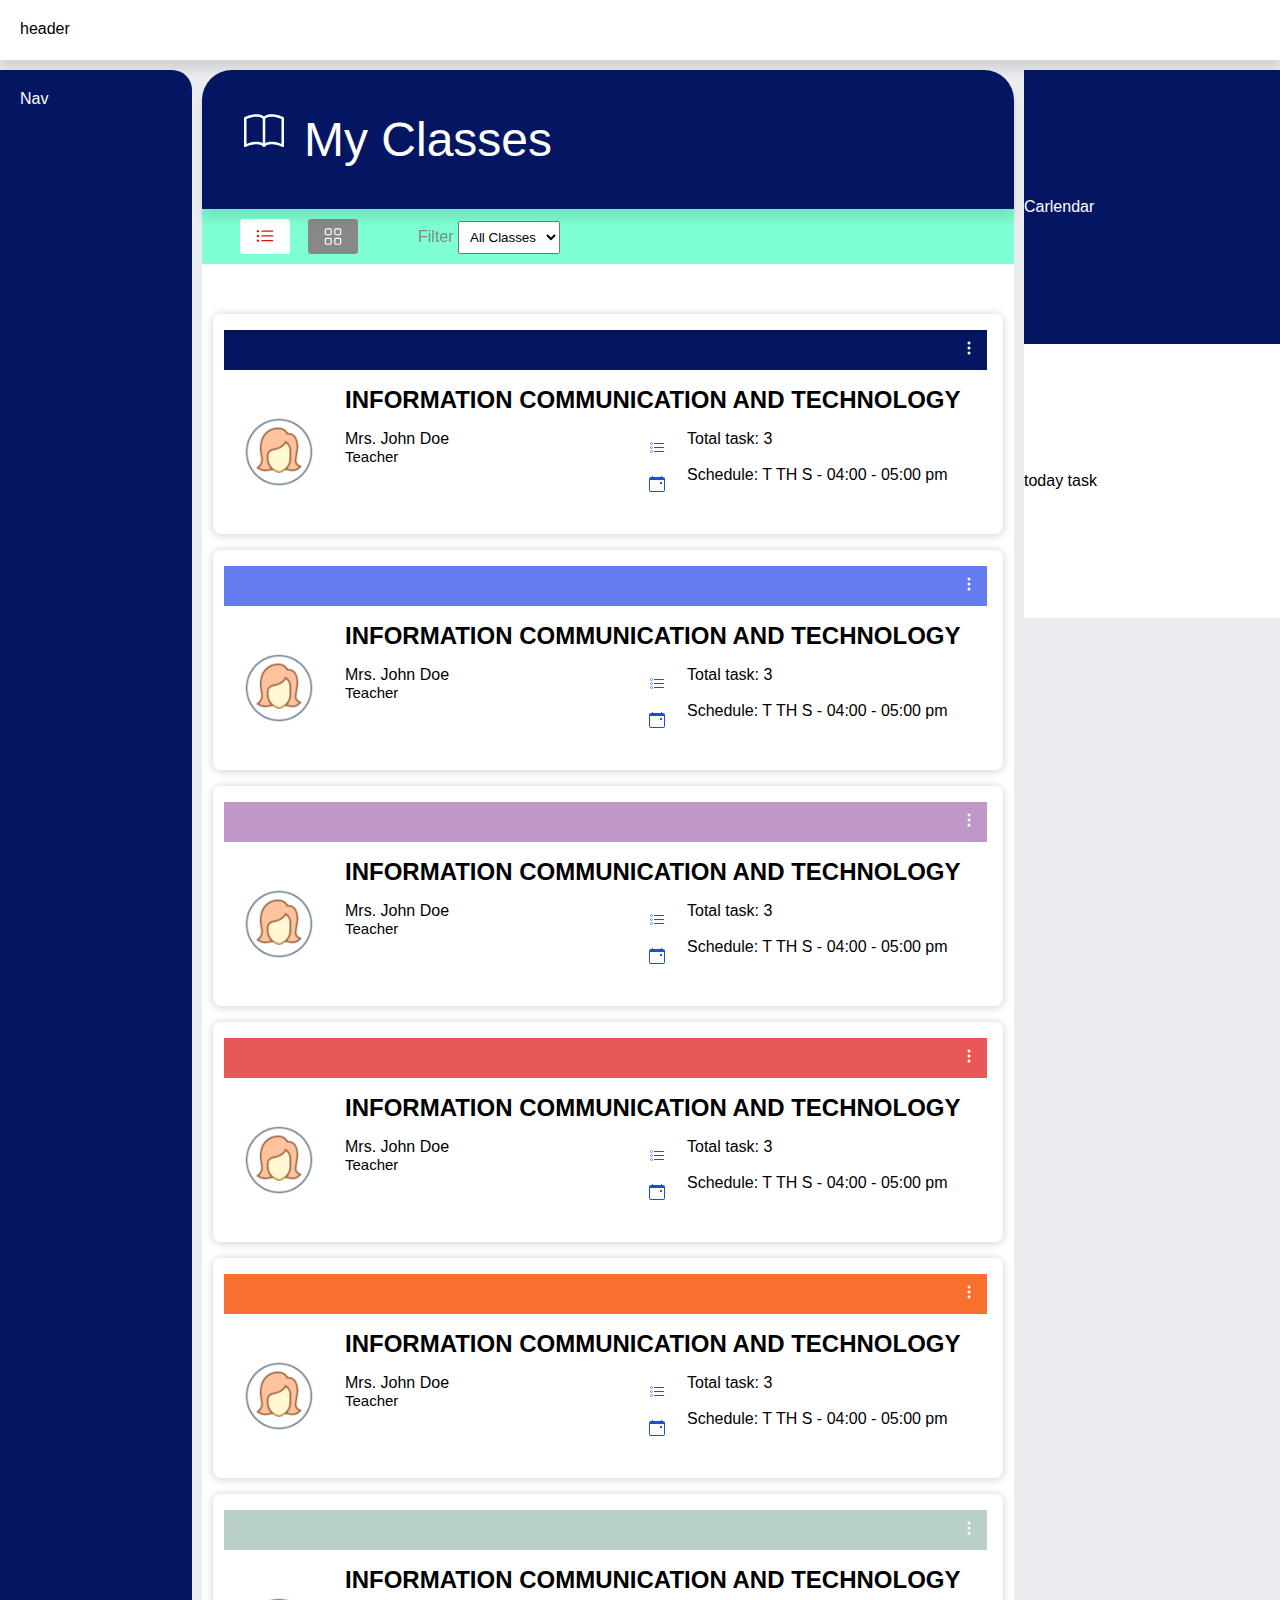
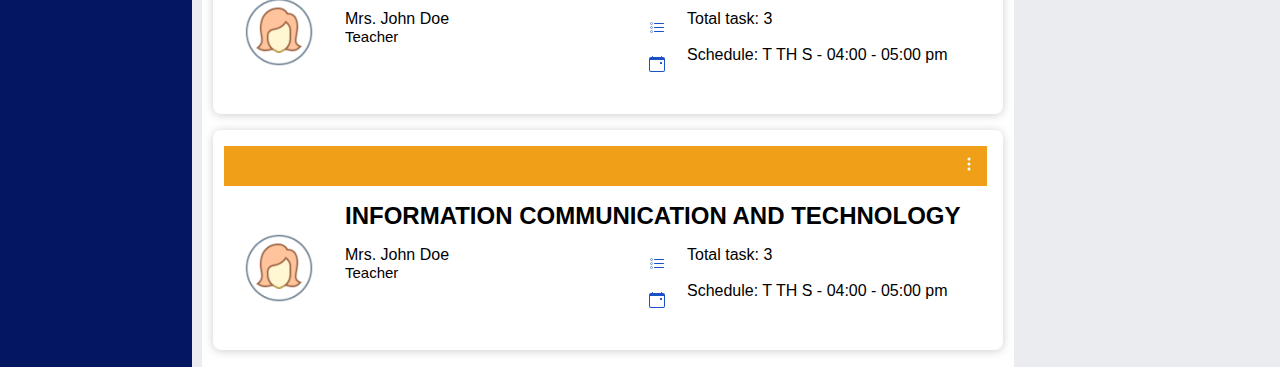
==== index.html @ 3bfebece "done my classes container" ====
<!DOCTYPE html>
<html lang="en">

<head>
    <meta charset="UTF-8">
    <meta http-equiv="X-UA-Compatible" content="IE=edge">
    <meta name="viewport" content="width=device-width, initial-scale=1.0">
    <!--bootstrap-->
    <link href="https://cdn.jsdelivr.net/npm/bootstrap@5.1.3/dist/css/bootstrap.min.css" rel="stylesheet" integrity="sha384-1BmE4kWBq78iYhFldvKuhfTAU6auU8tT94WrHftjDbrCEXSU1oBoqyl2QvZ6jIW3" crossorigin="anonymous">
    <!--links css-->
    <link rel="stylesheet" href="index.css">
    <link href="http://fonts.cdnfonts.com/css/tw-cen-mt-condensed" rel="stylesheet">
    <link rel="stylesheet" href="class.css">
    <title>Document</title>
</head>

<body>
    <header id="pageHeader">header</header>
    <!--this is container in middle-->
    <article id="mainArticle">
        <div class="container">
            <header>
                <svg xmlns="http://www.w3.org/2000/svg" width="40" height="40" fill="currentColor" class="bi-book" viewBox="0 0 16 16">
                    <path d="M1 2.828c.885-.37 2.154-.769 3.388-.893 1.33-.134 2.458.063 3.112.752v9.746c-.935-.53-2.12-.603-3.213-.493-1.18.12-2.37.461-3.287.811V2.828zm7.5-.141c.654-.689 1.782-.886 3.112-.752 1.234.124 2.503.523 3.388.893v9.923c-.918-.35-2.107-.692-3.287-.81-1.094-.111-2.278-.039-3.213.492V2.687zM8 1.783C7.015.936 5.587.81 4.287.94c-1.514.153-3.042.672-3.994 1.105A.5.5 0 0 0 0 2.5v11a.5.5 0 0 0 .707.455c.882-.4 2.303-.881 3.68-1.02 1.409-.142 2.59.087 3.223.877a.5.5 0 0 0 .78 0c.633-.79 1.814-1.019 3.222-.877 1.378.139 2.8.62 3.681 1.02A.5.5 0 0 0 16 13.5v-11a.5.5 0 0 0-.293-.455c-.952-.433-2.48-.952-3.994-1.105C10.413.809 8.985.936 8 1.783z"/>
                  </svg>
                <h1>My Classes</h1>
            </header>



            <div class="toggle-btns">
                <svg xmlns="http://www.w3.org/2000/svg" width="35" height="35" fill="currentColor" class="bi-list-ul list-layout active" viewBox="0 0 16 16" onclick="toggleView(event);">
                    <path fill-rule="evenodd" d="M5 11.5a.5.5 0 0 1 .5-.5h9a.5.5 0 0 1 0 1h-9a.5.5 0 0 1-.5-.5zm0-4a.5.5 0 0 1 .5-.5h9a.5.5 0 0 1 0 1h-9a.5.5 0 0 1-.5-.5zm0-4a.5.5 0 0 1 .5-.5h9a.5.5 0 0 1 0 1h-9a.5.5 0 0 1-.5-.5zm-3 1a1 1 0 1 0 0-2 1 1 0 0 0 0 2zm0 4a1 1 0 1 0 0-2 1 1 0 0 0 0 2zm0 4a1 1 0 1 0 0-2 1 1 0 0 0 0 2z"/>
                  </svg>

                <svg xmlns="http://www.w3.org/2000/svg" width="35" height="35" fill="currentColor" class="bi-grid grid-layout" viewBox="0 0 16 16" onclick="toggleView(event);">
                    <path d="M1 2.5A1.5 1.5 0 0 1 2.5 1h3A1.5 1.5 0 0 1 7 2.5v3A1.5 1.5 0 0 1 5.5 7h-3A1.5 1.5 0 0 1 1 5.5v-3zM2.5 2a.5.5 0 0 0-.5.5v3a.5.5 0 0 0 .5.5h3a.5.5 0 0 0 .5-.5v-3a.5.5 0 0 0-.5-.5h-3zm6.5.5A1.5 1.5 0 0 1 10.5 1h3A1.5 1.5 0 0 1 15 2.5v3A1.5 1.5 0 0 1 13.5 7h-3A1.5 1.5 0 0 1 9 5.5v-3zm1.5-.5a.5.5 0 0 0-.5.5v3a.5.5 0 0 0 .5.5h3a.5.5 0 0 0 .5-.5v-3a.5.5 0 0 0-.5-.5h-3zM1 10.5A1.5 1.5 0 0 1 2.5 9h3A1.5 1.5 0 0 1 7 10.5v3A1.5 1.5 0 0 1 5.5 15h-3A1.5 1.5 0 0 1 1 13.5v-3zm1.5-.5a.5.5 0 0 0-.5.5v3a.5.5 0 0 0 .5.5h3a.5.5 0 0 0 .5-.5v-3a.5.5 0 0 0-.5-.5h-3zm6.5.5A1.5 1.5 0 0 1 10.5 9h3a1.5 1.5 0 0 1 1.5 1.5v3a1.5 1.5 0 0 1-1.5 1.5h-3A1.5 1.5 0 0 1 9 13.5v-3zm1.5-.5a.5.5 0 0 0-.5.5v3a.5.5 0 0 0 .5.5h3a.5.5 0 0 0 .5-.5v-3a.5.5 0 0 0-.5-.5h-3z"/>
                  </svg>


                <!--for search bar-->
                <!-- <div class="searchBar">
                    <svg xmlns="http://www.w3.org/2000/svg" width="25" height="25" style="background: #5865f2; padding: 5px; color: #ffffff; border-top-left-radius: 50%;border-bottom-left-radius: 50%;" fill="currentColor" class="bi-search" viewBox="0 0 16 16">
                        <path d="M11.742 10.344a6.5 6.5 0 1 0-1.397 1.398h-.001c.03.04.062.078.098.115l3.85 3.85a1 1 0 0 0 1.415-1.414l-3.85-3.85a1.007 1.007 0 0 0-.115-.1zM12 6.5a5.5 5.5 0 1 1-11 0 5.5 5.5 0 0 1 11 0z"/>
                      </svg>
                    <input type="text" placeholder="Search classes" style="border: none; border-bottom: 1px solid #ccc; margin-left: -10px;">
                </div> -->


                <!--for filter-->
                <div class="filter">
                    <label for="filter">Filter</label>
                    <select aria-label="filter" name="filter" id="sort">
                      <option value="All">All Classes</option>
                      <option value="class">Classes</option>
                      <option value="withdraw">Withdraw</option>
                    </select>
                </div>
            </div>


            <div class="class-container list">
                <!--container1-->
                <div class="class" id="cont1">

                    <div class="top-menu" id="container1">
                        <svg xmlns="http://www.w3.org/2000/svg" width="16" height="16" fill="currentColor" class="bi-three-dots-vertical" viewBox="0 0 16 16">
                                <path d="M9.5 13a1.5 1.5 0 1 1-3 0 1.5 1.5 0 0 1 3 0zm0-5a1.5 1.5 0 1 1-3 0 1.5 1.5 0 0 1 3 0zm0-5a1.5 1.5 0 1 1-3 0 1.5 1.5 0 0 1 3 0z"/>
                        </svg>
                    </div>
                    <img src="female.png" alt="" class="profile-img">

                    <h4 class="class-teacher">Mrs. John Doe
                        <BR>
                        <p style="font-size: 15px;">Teacher</p>
                    </h4>
                    <h2 class="class-title">INFORMATION COMMUNICATION AND TECHNOLOGY</h2>

                    <div class="class-info" style="    background-color: transparent; color: black;">
                        <div class="detail">
                            <div class="info">
                                <svg xmlns="http://www.w3.org/2000/svg" width="16" height="16" fill="currentColor" style="color:#1a51c6" class="bi-list-task" viewBox="0 0 16 16">
                                    <path fill-rule="evenodd" d="M2 2.5a.5.5 0 0 0-.5.5v1a.5.5 0 0 0 .5.5h1a.5.5 0 0 0 .5-.5V3a.5.5 0 0 0-.5-.5H2zM3 3H2v1h1V3z"/>
                                    <path d="M5 3.5a.5.5 0 0 1 .5-.5h9a.5.5 0 0 1 0 1h-9a.5.5 0 0 1-.5-.5zM5.5 7a.5.5 0 0 0 0 1h9a.5.5 0 0 0 0-1h-9zm0 4a.5.5 0 0 0 0 1h9a.5.5 0 0 0 0-1h-9z"/>
                                    <path fill-rule="evenodd" d="M1.5 7a.5.5 0 0 1 .5-.5h1a.5.5 0 0 1 .5.5v1a.5.5 0 0 1-.5.5H2a.5.5 0 0 1-.5-.5V7zM2 7h1v1H2V7zm0 3.5a.5.5 0 0 0-.5.5v1a.5.5 0 0 0 .5.5h1a.5.5 0 0 0 .5-.5v-1a.5.5 0 0 0-.5-.5H2zm1 .5H2v1h1v-1z"/>
                                  </svg>
                                <p>Total task: <span id="counter">3</span></p>
                            </div>
                        </div>
                        <div class="detail flex">
                            <div class="info">
                                <svg xmlns="http://www.w3.org/2000/svg" width="16" height="16" fill="currentColor" style="color:#1a51c6" class="bi-calendar-event" viewBox="0 0 16 16">
                                    <path d="M11 6.5a.5.5 0 0 1 .5-.5h1a.5.5 0 0 1 .5.5v1a.5.5 0 0 1-.5.5h-1a.5.5 0 0 1-.5-.5v-1z"/>
                                    <path d="M3.5 0a.5.5 0 0 1 .5.5V1h8V.5a.5.5 0 0 1 1 0V1h1a2 2 0 0 1 2 2v11a2 2 0 0 1-2 2H2a2 2 0 0 1-2-2V3a2 2 0 0 1 2-2h1V.5a.5.5 0 0 1 .5-.5zM1 4v10a1 1 0 0 0 1 1h12a1 1 0 0 0 1-1V4H1z"/>
                                  </svg>

                                <p>Schedule: T TH S - 04:00 - 05:00 pm</p>
                            </div>
                            <!-- <div class="members">
                                <img src="male.png" alt="">
                                <img src="female.png" alt="">
                            </div> -->
                        </div>
                    </div>
                </div>


                <!--container2-->
                <div class="class" id="cont2">

                    <div class="top-menu" id="container2">
                        <svg xmlns="http://www.w3.org/2000/svg" width="16" height="16" fill="currentColor" class="bi-three-dots-vertical" viewBox="0 0 16 16">
                                <path d="M9.5 13a1.5 1.5 0 1 1-3 0 1.5 1.5 0 0 1 3 0zm0-5a1.5 1.5 0 1 1-3 0 1.5 1.5 0 0 1 3 0zm0-5a1.5 1.5 0 1 1-3 0 1.5 1.5 0 0 1 3 0z"/>
                        </svg>
                    </div>
                    <img src="female.png" alt="" class="profile-img">

                    <h4 class="class-teacher">Mrs. John Doe
                        <BR>
                        <p style="font-size: 15px;">Teacher</p>
                    </h4>
                    <h2 class="class-title">INFORMATION COMMUNICATION AND TECHNOLOGY</h2>

                    <div class="class-info" style="    background-color: transparent; color: black;">
                        <div class="detail">
                            <div class="info">
                                <svg xmlns="http://www.w3.org/2000/svg" width="16" height="16" fill="currentColor" style="color:#1a51c6" class="bi-list-task" viewBox="0 0 16 16">
                                    <path fill-rule="evenodd" d="M2 2.5a.5.5 0 0 0-.5.5v1a.5.5 0 0 0 .5.5h1a.5.5 0 0 0 .5-.5V3a.5.5 0 0 0-.5-.5H2zM3 3H2v1h1V3z"/>
                                    <path d="M5 3.5a.5.5 0 0 1 .5-.5h9a.5.5 0 0 1 0 1h-9a.5.5 0 0 1-.5-.5zM5.5 7a.5.5 0 0 0 0 1h9a.5.5 0 0 0 0-1h-9zm0 4a.5.5 0 0 0 0 1h9a.5.5 0 0 0 0-1h-9z"/>
                                    <path fill-rule="evenodd" d="M1.5 7a.5.5 0 0 1 .5-.5h1a.5.5 0 0 1 .5.5v1a.5.5 0 0 1-.5.5H2a.5.5 0 0 1-.5-.5V7zM2 7h1v1H2V7zm0 3.5a.5.5 0 0 0-.5.5v1a.5.5 0 0 0 .5.5h1a.5.5 0 0 0 .5-.5v-1a.5.5 0 0 0-.5-.5H2zm1 .5H2v1h1v-1z"/>
                                  </svg>
                                <p>Total task: <span id="counter">3</span></p>
                            </div>
                        </div>
                        <div class="detail flex">
                            <div class="info">
                                <svg xmlns="http://www.w3.org/2000/svg" width="16" height="16" fill="currentColor" style="color:#1a51c6" class="bi-calendar-event" viewBox="0 0 16 16">
                                    <path d="M11 6.5a.5.5 0 0 1 .5-.5h1a.5.5 0 0 1 .5.5v1a.5.5 0 0 1-.5.5h-1a.5.5 0 0 1-.5-.5v-1z"/>
                                    <path d="M3.5 0a.5.5 0 0 1 .5.5V1h8V.5a.5.5 0 0 1 1 0V1h1a2 2 0 0 1 2 2v11a2 2 0 0 1-2 2H2a2 2 0 0 1-2-2V3a2 2 0 0 1 2-2h1V.5a.5.5 0 0 1 .5-.5zM1 4v10a1 1 0 0 0 1 1h12a1 1 0 0 0 1-1V4H1z"/>
                                  </svg>

                                <p>Schedule: T TH S - 04:00 - 05:00 pm</p>
                            </div>
                            <!-- <div class="members">
                                <img src="male.png" alt="">
                                <img src="female.png" alt="">
                            </div> -->
                        </div>
                    </div>
                </div>



                <!--container3-->
                <div class="class" id="cont3">

                    <div class="top-menu" id="container3">
                        <svg xmlns="http://www.w3.org/2000/svg" width="16" height="16" fill="currentColor" class="bi-three-dots-vertical" viewBox="0 0 16 16">
                                <path d="M9.5 13a1.5 1.5 0 1 1-3 0 1.5 1.5 0 0 1 3 0zm0-5a1.5 1.5 0 1 1-3 0 1.5 1.5 0 0 1 3 0zm0-5a1.5 1.5 0 1 1-3 0 1.5 1.5 0 0 1 3 0z"/>
                        </svg>
                    </div>
                    <img src="female.png" alt="" class="profile-img">

                    <h4 class="class-teacher">Mrs. John Doe
                        <BR>
                        <p style="font-size: 15px;">Teacher</p>
                    </h4>
                    <h2 class="class-title">INFORMATION COMMUNICATION AND TECHNOLOGY</h2>

                    <div class="class-info" style="    background-color: transparent; color: black;">
                        <div class="detail">
                            <div class="info">
                                <svg xmlns="http://www.w3.org/2000/svg" width="16" height="16" fill="currentColor" style="color:#1a51c6" class="bi-list-task" viewBox="0 0 16 16">
                                    <path fill-rule="evenodd" d="M2 2.5a.5.5 0 0 0-.5.5v1a.5.5 0 0 0 .5.5h1a.5.5 0 0 0 .5-.5V3a.5.5 0 0 0-.5-.5H2zM3 3H2v1h1V3z"/>
                                    <path d="M5 3.5a.5.5 0 0 1 .5-.5h9a.5.5 0 0 1 0 1h-9a.5.5 0 0 1-.5-.5zM5.5 7a.5.5 0 0 0 0 1h9a.5.5 0 0 0 0-1h-9zm0 4a.5.5 0 0 0 0 1h9a.5.5 0 0 0 0-1h-9z"/>
                                    <path fill-rule="evenodd" d="M1.5 7a.5.5 0 0 1 .5-.5h1a.5.5 0 0 1 .5.5v1a.5.5 0 0 1-.5.5H2a.5.5 0 0 1-.5-.5V7zM2 7h1v1H2V7zm0 3.5a.5.5 0 0 0-.5.5v1a.5.5 0 0 0 .5.5h1a.5.5 0 0 0 .5-.5v-1a.5.5 0 0 0-.5-.5H2zm1 .5H2v1h1v-1z"/>
                                  </svg>
                                <p>Total task: <span id="counter">3</span></p>
                            </div>
                        </div>
                        <div class="detail flex">
                            <div class="info">
                                <svg xmlns="http://www.w3.org/2000/svg" width="16" height="16" fill="currentColor" style="color:#1a51c6" class="bi-calendar-event" viewBox="0 0 16 16">
                                    <path d="M11 6.5a.5.5 0 0 1 .5-.5h1a.5.5 0 0 1 .5.5v1a.5.5 0 0 1-.5.5h-1a.5.5 0 0 1-.5-.5v-1z"/>
                                    <path d="M3.5 0a.5.5 0 0 1 .5.5V1h8V.5a.5.5 0 0 1 1 0V1h1a2 2 0 0 1 2 2v11a2 2 0 0 1-2 2H2a2 2 0 0 1-2-2V3a2 2 0 0 1 2-2h1V.5a.5.5 0 0 1 .5-.5zM1 4v10a1 1 0 0 0 1 1h12a1 1 0 0 0 1-1V4H1z"/>
                                  </svg>

                                <p>Schedule: T TH S - 04:00 - 05:00 pm</p>
                            </div>
                            <!-- <div class="members">
                                <img src="male.png" alt="">
                                <img src="female.png" alt="">
                            </div> -->
                        </div>
                    </div>
                </div>


                <!--container4-->
                <div class="class" id="cont4">

                    <div class="top-menu" id="container4">
                        <svg xmlns="http://www.w3.org/2000/svg" width="16" height="16" fill="currentColor" class="bi-three-dots-vertical" viewBox="0 0 16 16">
                                <path d="M9.5 13a1.5 1.5 0 1 1-3 0 1.5 1.5 0 0 1 3 0zm0-5a1.5 1.5 0 1 1-3 0 1.5 1.5 0 0 1 3 0zm0-5a1.5 1.5 0 1 1-3 0 1.5 1.5 0 0 1 3 0z"/>
                        </svg>
                    </div>
                    <img src="female.png" alt="" class="profile-img">

                    <h4 class="class-teacher">Mrs. John Doe
                        <BR>
                        <p style="font-size: 15px;">Teacher</p>
                    </h4>
                    <h2 class="class-title">INFORMATION COMMUNICATION AND TECHNOLOGY</h2>

                    <div class="class-info" style="    background-color: transparent; color: black;">
                        <div class="detail">
                            <div class="info">
                                <svg xmlns="http://www.w3.org/2000/svg" width="16" height="16" fill="currentColor" style="color:#1a51c6" class="bi-list-task" viewBox="0 0 16 16">
                                    <path fill-rule="evenodd" d="M2 2.5a.5.5 0 0 0-.5.5v1a.5.5 0 0 0 .5.5h1a.5.5 0 0 0 .5-.5V3a.5.5 0 0 0-.5-.5H2zM3 3H2v1h1V3z"/>
                                    <path d="M5 3.5a.5.5 0 0 1 .5-.5h9a.5.5 0 0 1 0 1h-9a.5.5 0 0 1-.5-.5zM5.5 7a.5.5 0 0 0 0 1h9a.5.5 0 0 0 0-1h-9zm0 4a.5.5 0 0 0 0 1h9a.5.5 0 0 0 0-1h-9z"/>
                                    <path fill-rule="evenodd" d="M1.5 7a.5.5 0 0 1 .5-.5h1a.5.5 0 0 1 .5.5v1a.5.5 0 0 1-.5.5H2a.5.5 0 0 1-.5-.5V7zM2 7h1v1H2V7zm0 3.5a.5.5 0 0 0-.5.5v1a.5.5 0 0 0 .5.5h1a.5.5 0 0 0 .5-.5v-1a.5.5 0 0 0-.5-.5H2zm1 .5H2v1h1v-1z"/>
                                  </svg>
                                <p>Total task: <span id="counter">3</span></p>
                            </div>
                        </div>
                        <div class="detail flex">
                            <div class="info">
                                <svg xmlns="http://www.w3.org/2000/svg" width="16" height="16" fill="currentColor" style="color:#1a51c6" class="bi-calendar-event" viewBox="0 0 16 16">
                                    <path d="M11 6.5a.5.5 0 0 1 .5-.5h1a.5.5 0 0 1 .5.5v1a.5.5 0 0 1-.5.5h-1a.5.5 0 0 1-.5-.5v-1z"/>
                                    <path d="M3.5 0a.5.5 0 0 1 .5.5V1h8V.5a.5.5 0 0 1 1 0V1h1a2 2 0 0 1 2 2v11a2 2 0 0 1-2 2H2a2 2 0 0 1-2-2V3a2 2 0 0 1 2-2h1V.5a.5.5 0 0 1 .5-.5zM1 4v10a1 1 0 0 0 1 1h12a1 1 0 0 0 1-1V4H1z"/>
                                  </svg>

                                <p>Schedule: T TH S - 04:00 - 05:00 pm</p>
                            </div>
                            <!-- <div class="members">
                                <img src="male.png" alt="">
                                <img src="female.png" alt="">
                            </div> -->
                        </div>
                    </div>
                </div>



                <!--container5-->
                <div class="class" id="cont5">

                    <div class="top-menu" id="container5">
                        <svg xmlns="http://www.w3.org/2000/svg" width="16" height="16" fill="currentColor" class="bi-three-dots-vertical" viewBox="0 0 16 16">
                                <path d="M9.5 13a1.5 1.5 0 1 1-3 0 1.5 1.5 0 0 1 3 0zm0-5a1.5 1.5 0 1 1-3 0 1.5 1.5 0 0 1 3 0zm0-5a1.5 1.5 0 1 1-3 0 1.5 1.5 0 0 1 3 0z"/>
                        </svg>
                    </div>
                    <img src="female.png" alt="" class="profile-img">

                    <h4 class="class-teacher">Mrs. John Doe
                        <BR>
                        <p style="font-size: 15px;">Teacher</p>
                    </h4>
                    <h2 class="class-title">INFORMATION COMMUNICATION AND TECHNOLOGY</h2>

                    <div class="class-info" style="    background-color: transparent; color: black;">
                        <div class="detail">
                            <div class="info">
                                <svg xmlns="http://www.w3.org/2000/svg" width="16" height="16" fill="currentColor" style="color:#1a51c6" class="bi-list-task" viewBox="0 0 16 16">
                                    <path fill-rule="evenodd" d="M2 2.5a.5.5 0 0 0-.5.5v1a.5.5 0 0 0 .5.5h1a.5.5 0 0 0 .5-.5V3a.5.5 0 0 0-.5-.5H2zM3 3H2v1h1V3z"/>
                                    <path d="M5 3.5a.5.5 0 0 1 .5-.5h9a.5.5 0 0 1 0 1h-9a.5.5 0 0 1-.5-.5zM5.5 7a.5.5 0 0 0 0 1h9a.5.5 0 0 0 0-1h-9zm0 4a.5.5 0 0 0 0 1h9a.5.5 0 0 0 0-1h-9z"/>
                                    <path fill-rule="evenodd" d="M1.5 7a.5.5 0 0 1 .5-.5h1a.5.5 0 0 1 .5.5v1a.5.5 0 0 1-.5.5H2a.5.5 0 0 1-.5-.5V7zM2 7h1v1H2V7zm0 3.5a.5.5 0 0 0-.5.5v1a.5.5 0 0 0 .5.5h1a.5.5 0 0 0 .5-.5v-1a.5.5 0 0 0-.5-.5H2zm1 .5H2v1h1v-1z"/>
                                  </svg>
                                <p>Total task: <span id="counter">3</span></p>
                            </div>
                        </div>
                        <div class="detail flex">
                            <div class="info">
                                <svg xmlns="http://www.w3.org/2000/svg" width="16" height="16" fill="currentColor" style="color:#1a51c6" class="bi-calendar-event" viewBox="0 0 16 16">
                                    <path d="M11 6.5a.5.5 0 0 1 .5-.5h1a.5.5 0 0 1 .5.5v1a.5.5 0 0 1-.5.5h-1a.5.5 0 0 1-.5-.5v-1z"/>
                                    <path d="M3.5 0a.5.5 0 0 1 .5.5V1h8V.5a.5.5 0 0 1 1 0V1h1a2 2 0 0 1 2 2v11a2 2 0 0 1-2 2H2a2 2 0 0 1-2-2V3a2 2 0 0 1 2-2h1V.5a.5.5 0 0 1 .5-.5zM1 4v10a1 1 0 0 0 1 1h12a1 1 0 0 0 1-1V4H1z"/>
                                  </svg>

                                <p>Schedule: T TH S - 04:00 - 05:00 pm</p>
                            </div>
                            <!-- <div class="members">
                                <img src="male.png" alt="">
                                <img src="female.png" alt="">
                            </div> -->
                        </div>
                    </div>
                </div>


                <!--container6-->
                <div class="class" id="cont6">

                    <div class="top-menu" id="container6">
                        <svg xmlns="http://www.w3.org/2000/svg" width="16" height="16" fill="currentColor" class="bi-three-dots-vertical" viewBox="0 0 16 16">
                                <path d="M9.5 13a1.5 1.5 0 1 1-3 0 1.5 1.5 0 0 1 3 0zm0-5a1.5 1.5 0 1 1-3 0 1.5 1.5 0 0 1 3 0zm0-5a1.5 1.5 0 1 1-3 0 1.5 1.5 0 0 1 3 0z"/>
                        </svg>
                    </div>
                    <img src="female.png" alt="" class="profile-img">

                    <h4 class="class-teacher">Mrs. John Doe
                        <BR>
                        <p style="font-size: 15px;">Teacher</p>
                    </h4>
                    <h2 class="class-title">INFORMATION COMMUNICATION AND TECHNOLOGY</h2>

                    <div class="class-info" style="    background-color: transparent; color: black;">
                        <div class="detail">
                            <div class="info">
                                <svg xmlns="http://www.w3.org/2000/svg" width="16" height="16" fill="currentColor" style="color:#1a51c6" class="bi-list-task" viewBox="0 0 16 16">
                                    <path fill-rule="evenodd" d="M2 2.5a.5.5 0 0 0-.5.5v1a.5.5 0 0 0 .5.5h1a.5.5 0 0 0 .5-.5V3a.5.5 0 0 0-.5-.5H2zM3 3H2v1h1V3z"/>
                                    <path d="M5 3.5a.5.5 0 0 1 .5-.5h9a.5.5 0 0 1 0 1h-9a.5.5 0 0 1-.5-.5zM5.5 7a.5.5 0 0 0 0 1h9a.5.5 0 0 0 0-1h-9zm0 4a.5.5 0 0 0 0 1h9a.5.5 0 0 0 0-1h-9z"/>
                                    <path fill-rule="evenodd" d="M1.5 7a.5.5 0 0 1 .5-.5h1a.5.5 0 0 1 .5.5v1a.5.5 0 0 1-.5.5H2a.5.5 0 0 1-.5-.5V7zM2 7h1v1H2V7zm0 3.5a.5.5 0 0 0-.5.5v1a.5.5 0 0 0 .5.5h1a.5.5 0 0 0 .5-.5v-1a.5.5 0 0 0-.5-.5H2zm1 .5H2v1h1v-1z"/>
                                  </svg>
                                <p>Total task: <span id="counter">3</span></p>
                            </div>
                        </div>
                        <div class="detail flex">
                            <div class="info">
                                <svg xmlns="http://www.w3.org/2000/svg" width="16" height="16" fill="currentColor" style="color:#1a51c6" class="bi-calendar-event" viewBox="0 0 16 16">
                                    <path d="M11 6.5a.5.5 0 0 1 .5-.5h1a.5.5 0 0 1 .5.5v1a.5.5 0 0 1-.5.5h-1a.5.5 0 0 1-.5-.5v-1z"/>
                                    <path d="M3.5 0a.5.5 0 0 1 .5.5V1h8V.5a.5.5 0 0 1 1 0V1h1a2 2 0 0 1 2 2v11a2 2 0 0 1-2 2H2a2 2 0 0 1-2-2V3a2 2 0 0 1 2-2h1V.5a.5.5 0 0 1 .5-.5zM1 4v10a1 1 0 0 0 1 1h12a1 1 0 0 0 1-1V4H1z"/>
                                  </svg>

                                <p>Schedule: T TH S - 04:00 - 05:00 pm</p>
                            </div>
                            <!-- <div class="members">
                                <img src="male.png" alt="">
                                <img src="female.png" alt="">
                            </div> -->
                        </div>
                    </div>
                </div>

                <!--container7-->
                <div class="class" id="cont7">

                    <div class="top-menu" id="container7">
                        <svg xmlns="http://www.w3.org/2000/svg" width="16" height="16" fill="currentColor" class="bi-three-dots-vertical" viewBox="0 0 16 16">
                                <path d="M9.5 13a1.5 1.5 0 1 1-3 0 1.5 1.5 0 0 1 3 0zm0-5a1.5 1.5 0 1 1-3 0 1.5 1.5 0 0 1 3 0zm0-5a1.5 1.5 0 1 1-3 0 1.5 1.5 0 0 1 3 0z"/>
                        </svg>
                    </div>
                    <img src="female.png" alt="" class="profile-img">

                    <h4 class="class-teacher">Mrs. John Doe
                        <BR>
                        <p style="font-size: 15px;">Teacher</p>
                    </h4>
                    <h2 class="class-title">INFORMATION COMMUNICATION AND TECHNOLOGY</h2>

                    <div class="class-info" style="    background-color: transparent; color: black;">
                        <div class="detail">
                            <div class="info">
                                <svg xmlns="http://www.w3.org/2000/svg" width="16" height="16" fill="currentColor" style="color:#1a51c6" class="bi-list-task" viewBox="0 0 16 16">
                                    <path fill-rule="evenodd" d="M2 2.5a.5.5 0 0 0-.5.5v1a.5.5 0 0 0 .5.5h1a.5.5 0 0 0 .5-.5V3a.5.5 0 0 0-.5-.5H2zM3 3H2v1h1V3z"/>
                                    <path d="M5 3.5a.5.5 0 0 1 .5-.5h9a.5.5 0 0 1 0 1h-9a.5.5 0 0 1-.5-.5zM5.5 7a.5.5 0 0 0 0 1h9a.5.5 0 0 0 0-1h-9zm0 4a.5.5 0 0 0 0 1h9a.5.5 0 0 0 0-1h-9z"/>
                                    <path fill-rule="evenodd" d="M1.5 7a.5.5 0 0 1 .5-.5h1a.5.5 0 0 1 .5.5v1a.5.5 0 0 1-.5.5H2a.5.5 0 0 1-.5-.5V7zM2 7h1v1H2V7zm0 3.5a.5.5 0 0 0-.5.5v1a.5.5 0 0 0 .5.5h1a.5.5 0 0 0 .5-.5v-1a.5.5 0 0 0-.5-.5H2zm1 .5H2v1h1v-1z"/>
                                  </svg>
                                <p>Total task: <span id="counter">3</span></p>
                            </div>
                        </div>
                        <div class="detail flex">
                            <div class="info">
                                <svg xmlns="http://www.w3.org/2000/svg" width="16" height="16" fill="currentColor" style="color:#1a51c6" class="bi-calendar-event" viewBox="0 0 16 16">
                                    <path d="M11 6.5a.5.5 0 0 1 .5-.5h1a.5.5 0 0 1 .5.5v1a.5.5 0 0 1-.5.5h-1a.5.5 0 0 1-.5-.5v-1z"/>
                                    <path d="M3.5 0a.5.5 0 0 1 .5.5V1h8V.5a.5.5 0 0 1 1 0V1h1a2 2 0 0 1 2 2v11a2 2 0 0 1-2 2H2a2 2 0 0 1-2-2V3a2 2 0 0 1 2-2h1V.5a.5.5 0 0 1 .5-.5zM1 4v10a1 1 0 0 0 1 1h12a1 1 0 0 0 1-1V4H1z"/>
                                  </svg>

                                <p>Schedule: T TH S - 04:00 - 05:00 pm</p>
                            </div>
                            <!-- <div class="members">
                                <img src="male.png" alt="">
                                <img src="female.png" alt="">
                            </div> -->
                        </div>
                    </div>
                </div>
            </div>
        </div>

    </article>
    <!--#################################################-->
    <nav id="mainNav">Nav</nav>
    <!--#################################################-->
    <div id="rightNav">
        <div class="calendar">Carlendar</div>
        <!--#################################################-->
        <div class="task">
            <p>today task</p>
        </div>
    </div>


    <!--link jscript-->
    <script src="view.js"></script>
</body>

</html>
---- index.css ----
* {
    margin: 0;
    padding: 0;
    box-sizing: border-box;
    transition: all 0.3s ease;
}

body {
    display: grid;
    grid-template-areas: "header header header" "nav article rightNav";
    grid-template-rows: 60px 1fr 60px;
    grid-template-columns: 15% 1fr 20%;
    grid-gap: 10px;
    height: 200vh;
    margin: 0;
    /**/
    background-color: #ebecf0;
    font-family: 'Tw Cen MT Condensed', sans-serif;
}

#pageHeader {
    grid-area: header;
}

#mainArticle {
    grid-area: article;
}

#mainNav {
    grid-area: nav;
}

#rightNav {
    grid-area: rightNav;
}

body header {
    padding: 20px;
    background-color: #ffffff;
    box-shadow: 0px 10px 10px rgba(0, 0, 0, 0.1);
}

nav {
    padding: 20px;
    background-color: #041662;
    color: #ffffff;
    border-top-right-radius: 20px;
}


/*starting*/

article,
div {}

.container {
    margin: 0 auto;
}

.container header {
    background: #041662;
    display: flex;
    margin: 0% auto;
    position: relative;
    width: auto;
    padding: 2rem;
    border-top-left-radius: 30px;
    border-top-right-radius: 30px;
}

.container h1,
svg {
    margin: 10px;
    font-weight: 300;
    color: #ffffff;
    font-size: 3rem;
}


/* 
.searchBar {
    margin-left: 100px;
    width: 300px;
    height: 50px;
    display: flex;
    background: none;
} */

.toggle-btns {
    background: aquamarine;
    display: flex;
    padding-left: 30px;
}

.toggle-btns input {
    height: 33px;
    margin-top: 10px;
}

.toggle-btns svg {
    width: 50px;
    background-color: #888;
    color: #ffffff;
    text-align: center;
    padding: 0.5rem;
    border-radius: 0.2rem;
    margin-left: 0.5rem;
    font-size: 1.5rem;
    cursor: pointer;
    box-shadow: 0 px 10px 10px rgba(0, 0, 0, 0.1);
}

.toggle-btns svg:hover {
    transform: translateY(-0.25rem);
    box-shadow: 0px 20px 20px rgba(0, 0, 0, 0.1);
}

.toggle-btns .active {
    /*this is the active style for button of svg*/
    background: white;
    color: rgb(233, 13, 13);
}

.filter {
    color: rgb(138, 134, 134);
    margin-left: 50px;
    margin-top: 12px;
    background: none;
}

.filter select {
    padding: 7px;
}

.class {
    background-color: transparent;
}

.class-container {
    background-color: #ffffff;
    padding: 1px;
    padding-top: 50px;
}

.class-container .class {
    padding: 1rem;
    border-radius: 0.5rem;
    box-shadow: 0px 1px 10px rgba(0, 0, 0, 0.2);
    margin-bottom: 1rem;
    margin-left: 10px;
    margin-right: 10px;
}

.class-container .class:hover {
    transform: scale(1.02);
    box-shadow: 0px 5px 40px rgba(0, 0, 0, 0.2);
}

.class .class-teacher {
    color: rgb(0, 0, 0);
    font-weight: 100;
}

.class .class-title,
.class-info {
    color: rgb(0, 0, 0);
}


/*for list*/

.list {
    display: grid;
    grid-template-columns: 1fr;
}

.list .class {
    display: grid;
    grid-template-columns: 100px 1fr 360px;
    grid-template-rows: auto auto auto;
    grid-gap: 1rem;
}


/*top menu for list*/

.list .class .top-menu {
    grid-column: 1 / 4;
    grid-row: 1 / 2;
    justify-self: end;
    padding-left: 95.10%;
}

.list .top-menu svg {
    color: rgb(255, 255, 255);
    cursor: pointer;
    margin-left: 1rem;
}

.list .class .profile-img {
    grid-column: 1/2;
    grid-row: 2/4;
    justify-self: center;
    align-self: center;
    width: 70px;
    height: 70px;
    border-radius: 100%;
    display: inline-flex;
}

.list .class .class-title {
    grid-column: 2/4;
    grid-row: 2/3;
}

.list .class .class-teacher {
    grid-column: 2/3;
    grid-row: 3/4;
    margin-right: 4rem;
}

.list .class .class-info {
    grid-column: 3/4;
    grid-row: 3/4;
}

.list .class-info .detail .info {
    display: flex;
}

.list .detail .info svg {
    width: 40px;
    font-size: 1.2rem;
    color: #ffffff;
}

.list .flex {
    /*second details*/
    display: flex;
    align-items: center;
    justify-content: space-between;
}


/*for grid*/

.grid {
    display: grid;
    grid-template-columns: 1fr 1fr 1fr;
    grid-gap: 2rem;
}

.grid .detail .info {
    display: flex;
}

.grid .info svg {
    width: 30px;
    font-size: 1.2rem;
}

.grid .flex {
    display: flex;
    align-items: center;
    justify-content: space-between;
}


/*top menu for grid*/

.grid .class {
    display: grid;
    grid-template-columns: 1fr;
}

.grid .class .top-menu {
    margin-left: auto;
}

.grid .top-menu svg {
    color: rgb(0, 0, 0);
    cursor: pointer;
    margin-left: 1rem;
}

.grid .profile-img {
    width: 60px;
    height: 60px;
    margin-bottom: 1rem;
}

.grid .class-title,
.class-teacher,
.class-info {
    margin-bottom: 1rem;
}


/**/

.list #container1 {
    background-color: #041662;
}

.grid #cont1 {
    border: 5px solid #041662;
}

.list #container2 {
    background-color: #637cf0;
}

.grid #cont2 {
    border: 5px solid #637cf0;
}

.list #container3 {
    background-color: #c098c8;
}

.grid #cont3 {
    border: 5px solid #c098c8;
}

.list #container4 {
    background-color: #e85858;
}

.grid #cont4 {
    border: 5px solid #e85858;
}

.list #container5 {
    background-color: #f87030;
}

.grid #cont5 {
    border: 5px solid #f87030;
}

.list #container6 {
    background-color: #b8d0c8;
}

.grid #cont6 {
    border: 5px solid #b8d0c8;
}

.list #container7 {
    background-color: #f0a018;
}

.grid #cont7 {
    border: 5px solid #f0a018;
}


/*for rightNav*/


/*this include calendar and task*/

.calendar {
    background-color: #041662;
    color: #ffffff;
    padding-top: 50%;
    padding-bottom: 50%;
}

.task {
    background-color: #ffffff;
    padding-top: 50%;
    padding-bottom: 50%;
}
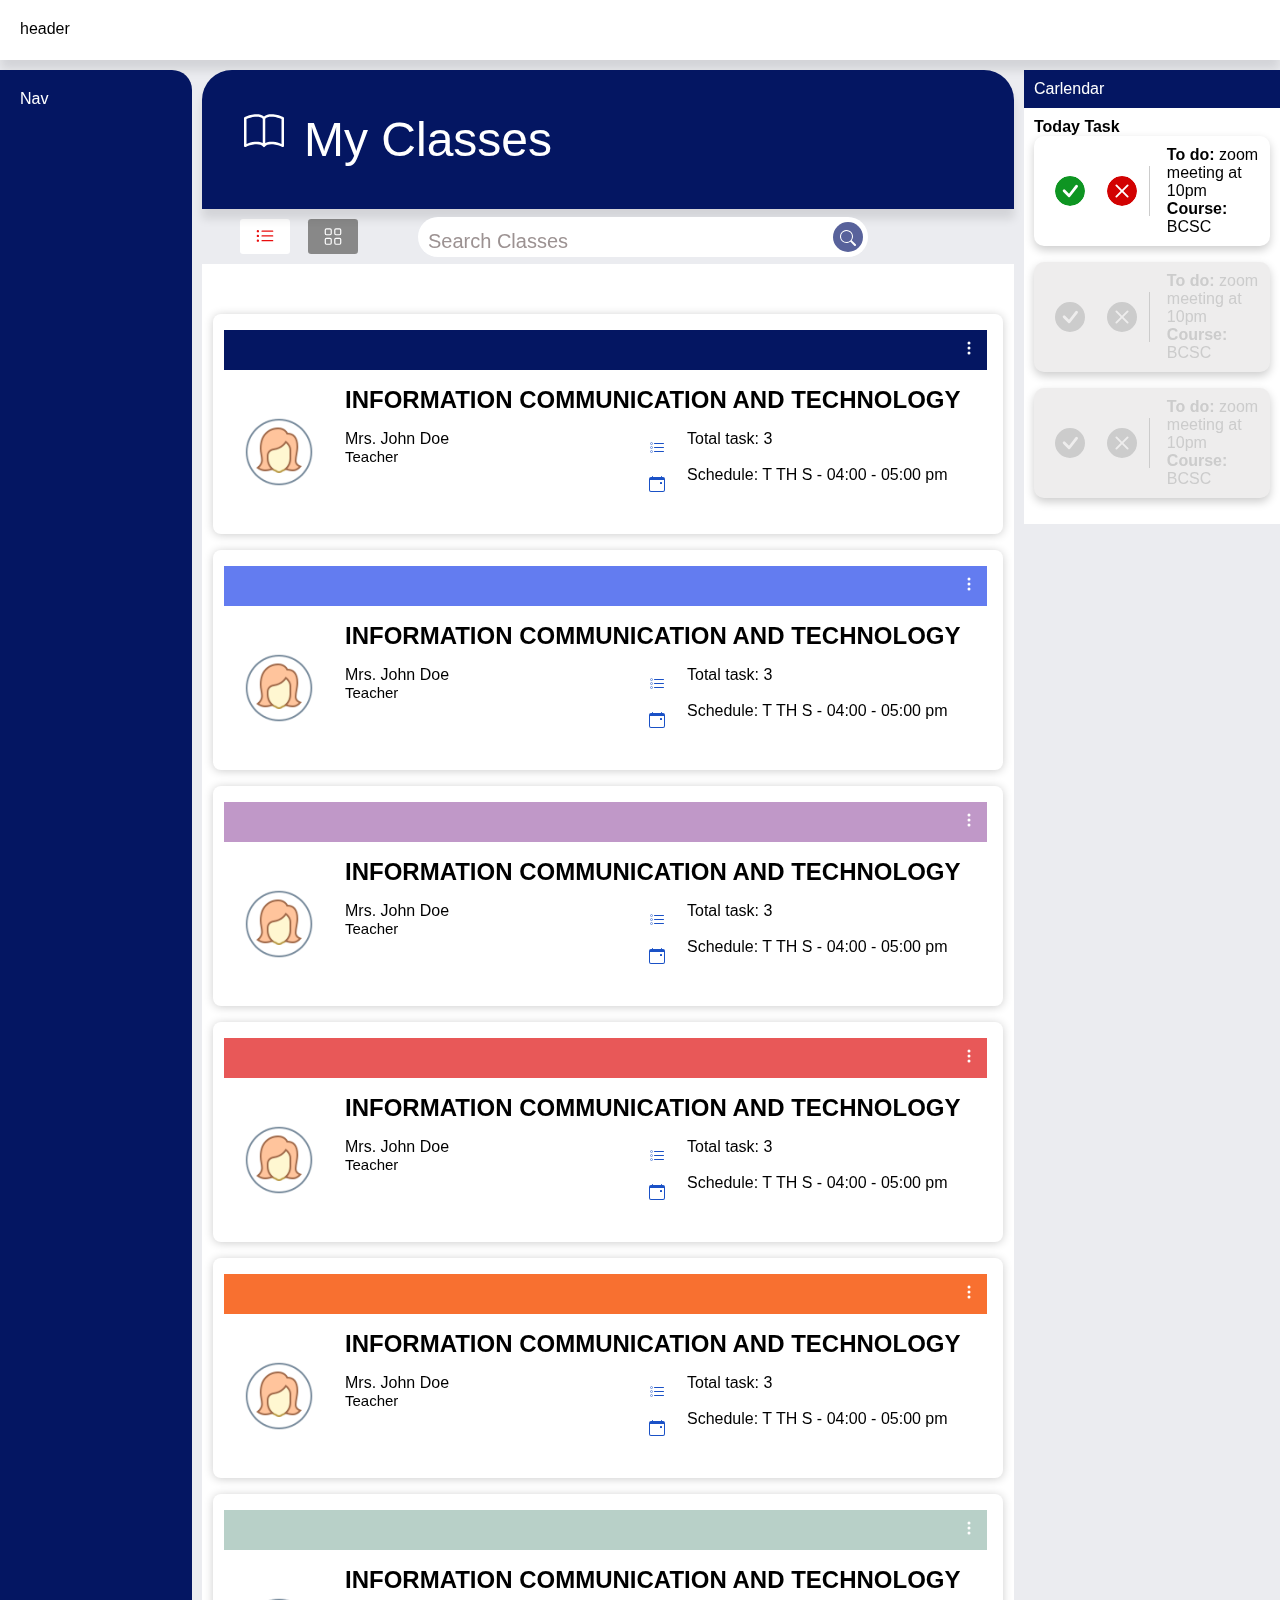
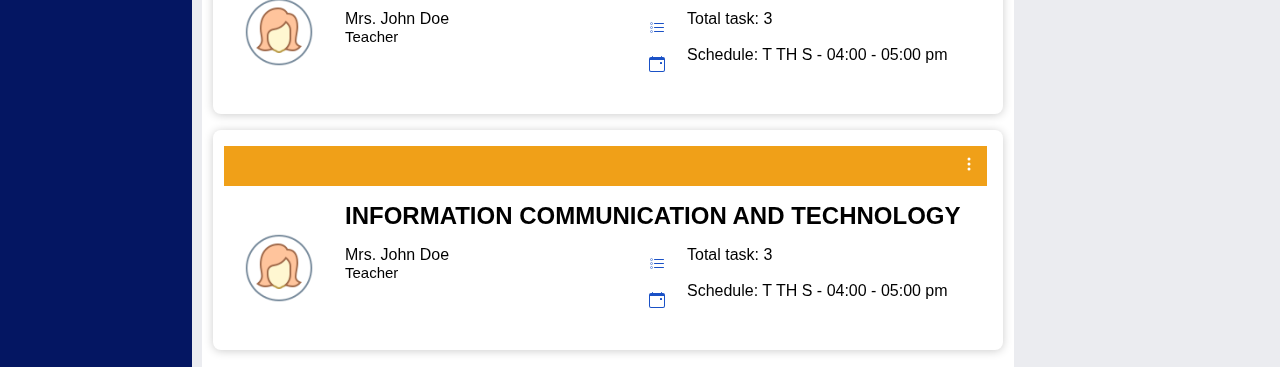
==== commit 2b8ecd84: "new" ====
--- a/index.html
+++ b/index.html
@@ -37,25 +37,28 @@
                     <path d="M1 2.5A1.5 1.5 0 0 1 2.5 1h3A1.5 1.5 0 0 1 7 2.5v3A1.5 1.5 0 0 1 5.5 7h-3A1.5 1.5 0 0 1 1 5.5v-3zM2.5 2a.5.5 0 0 0-.5.5v3a.5.5 0 0 0 .5.5h3a.5.5 0 0 0 .5-.5v-3a.5.5 0 0 0-.5-.5h-3zm6.5.5A1.5 1.5 0 0 1 10.5 1h3A1.5 1.5 0 0 1 15 2.5v3A1.5 1.5 0 0 1 13.5 7h-3A1.5 1.5 0 0 1 9 5.5v-3zm1.5-.5a.5.5 0 0 0-.5.5v3a.5.5 0 0 0 .5.5h3a.5.5 0 0 0 .5-.5v-3a.5.5 0 0 0-.5-.5h-3zM1 10.5A1.5 1.5 0 0 1 2.5 9h3A1.5 1.5 0 0 1 7 10.5v3A1.5 1.5 0 0 1 5.5 15h-3A1.5 1.5 0 0 1 1 13.5v-3zm1.5-.5a.5.5 0 0 0-.5.5v3a.5.5 0 0 0 .5.5h3a.5.5 0 0 0 .5-.5v-3a.5.5 0 0 0-.5-.5h-3zm6.5.5A1.5 1.5 0 0 1 10.5 9h3a1.5 1.5 0 0 1 1.5 1.5v3a1.5 1.5 0 0 1-1.5 1.5h-3A1.5 1.5 0 0 1 9 13.5v-3zm1.5-.5a.5.5 0 0 0-.5.5v3a.5.5 0 0 0 .5.5h3a.5.5 0 0 0 .5-.5v-3a.5.5 0 0 0-.5-.5h-3z"/>
                   </svg>
 
-
-                <!--for search bar-->
-                <!-- <div class="searchBar">
-                    <svg xmlns="http://www.w3.org/2000/svg" width="25" height="25" style="background: #5865f2; padding: 5px; color: #ffffff; border-top-left-radius: 50%;border-bottom-left-radius: 50%;" fill="currentColor" class="bi-search" viewBox="0 0 16 16">
-                        <path d="M11.742 10.344a6.5 6.5 0 1 0-1.397 1.398h-.001c.03.04.062.078.098.115l3.85 3.85a1 1 0 0 0 1.415-1.414l-3.85-3.85a1.007 1.007 0 0 0-.115-.1zM12 6.5a5.5 5.5 0 1 1-11 0 5.5 5.5 0 0 1 11 0z"/>
-                      </svg>
-                    <input type="text" placeholder="Search classes" style="border: none; border-bottom: 1px solid #ccc; margin-left: -10px;">
-                </div> -->
+                <!--for searchBar-->
+                <div class="searchBar">
+                    <form action="https://www.google.com/search" method="get" class="search-bar">
+                        <input type="text" placeholder="Search Classes" name="q">
+                        <button type="button" id="searchBtn" title="searchBTN">
+                            <svg xmlns="http://www.w3.org/2000/svg" width="16" height="16" fill="currentColor" class="bi bi-search" viewBox="0 0 16 16">
+                                <path d="M11.742 10.344a6.5 6.5 0 1 0-1.397 1.398h-.001c.03.04.062.078.098.115l3.85 3.85a1 1 0 0 0 1.415-1.414l-3.85-3.85a1.007 1.007 0 0 0-.115-.1zM12 6.5a5.5 5.5 0 1 1-11 0 5.5 5.5 0 0 1 11 0z"/>
+                              </svg>
+  </button>
+                    </form>
+                </div>
 
 
                 <!--for filter-->
-                <div class="filter">
+                <!-- <div class="filter">
                     <label for="filter">Filter</label>
                     <select aria-label="filter" name="filter" id="sort">
                       <option value="All">All Classes</option>
                       <option value="class">Classes</option>
                       <option value="withdraw">Withdraw</option>
                     </select>
-                </div>
+                </div> -->
             </div>
 
 
@@ -385,8 +388,89 @@
         <div class="calendar">Carlendar</div>
         <!--#################################################-->
         <div class="task">
-            <p>today task</p>
+            <div class="wrapper">
+
+                <div class="task-menu">
+                    <h4>Today Task</h4>
+                </div>
+
+                <div class="task-cont">
+
+                    <div class="task-data activetask">
+                        <div class="tile">
+                            <button id="done" type="submit" aria-label="Aria Name">
+                                <svg xmlns="http://www.w3.org/2000/svg" width="16" height="16" fill="currentColor" class="bi bi-check-circle-fill" viewBox="0 0 16 16">
+                                    <path d="M16 8A8 8 0 1 1 0 8a8 8 0 0 1 16 0zm-3.97-3.03a.75.75 0 0 0-1.08.022L7.477 9.417 5.384 7.323a.75.75 0 0 0-1.06 1.06L6.97 11.03a.75.75 0 0 0 1.079-.02l3.992-4.99a.75.75 0 0 0-.01-1.05z"/>
+                                  </svg>
+                            </button>
+                            <button id="cancel" type="button" aria-label="Aria Name">
+                                <svg xmlns="http://www.w3.org/2000/svg" width="16" height="16" class="bi bi-x-circle-fill" viewBox="0 0 16 16">
+                                    <path d="M16 8A8 8 0 1 1 0 8a8 8 0 0 1 16 0zM5.354 4.646a.5.5 0 1 0-.708.708L7.293 8l-2.647 2.646a.5.5 0 0 0 .708.708L8 8.707l2.646 2.647a.5.5 0 0 0 .708-.708L8.707 8l2.647-2.646a.5.5 0 0 0-.708-.708L8 7.293 5.354 4.646z"/>
+                                  </svg>
+                            </button>
+
+                            <div class="blockBar"></div>
+
+                            <div class="taskdetail">
+                                <p><strong>To do:</strong> <span>zoom meeting at 10pm</span></p>
+                                <p><strong>Course:</strong> <span>BCSC</span></p>
+                            </div>
+                        </div>
+                    </div>
+                </div>
+
+
+                <!--task that already done-->
+                <div class="task-data done">
+                    <div class="tile">
+                        <button id="done" type="submit" aria-label="Aria Name">
+                            <svg xmlns="http://www.w3.org/2000/svg" width="16" height="16" fill="currentColor" class="bi bi-check-circle-fill" viewBox="0 0 16 16">
+                                <path d="M16 8A8 8 0 1 1 0 8a8 8 0 0 1 16 0zm-3.97-3.03a.75.75 0 0 0-1.08.022L7.477 9.417 5.384 7.323a.75.75 0 0 0-1.06 1.06L6.97 11.03a.75.75 0 0 0 1.079-.02l3.992-4.99a.75.75 0 0 0-.01-1.05z"/>
+                              </svg>
+                        </button>
+                        <button id="cancel" type="button" aria-label="Aria Name">
+                            <svg xmlns="http://www.w3.org/2000/svg" width="16" height="16" class="bi bi-x-circle-fill" viewBox="0 0 16 16">
+                                <path d="M16 8A8 8 0 1 1 0 8a8 8 0 0 1 16 0zM5.354 4.646a.5.5 0 1 0-.708.708L7.293 8l-2.647 2.646a.5.5 0 0 0 .708.708L8 8.707l2.646 2.647a.5.5 0 0 0 .708-.708L8.707 8l2.647-2.646a.5.5 0 0 0-.708-.708L8 7.293 5.354 4.646z"/>
+                              </svg>
+                        </button>
+
+                        <div class="blockBar"></div>
+
+                        <div class="taskdetail">
+                            <p><strong>To do:</strong> <span>zoom meeting at 10pm</span></p>
+                            <p><strong>Course:</strong> <span>BCSC</span></p>
+                        </div>
+                    </div>
+                </div>
+            </div>
+
+
+
+            <div class="task-data done">
+                <div class="tile">
+                    <button id="done" type="submit" aria-label="Aria Name">
+                        <svg xmlns="http://www.w3.org/2000/svg" width="16" height="16" fill="currentColor" class="bi bi-check-circle-fill" viewBox="0 0 16 16">
+                            <path d="M16 8A8 8 0 1 1 0 8a8 8 0 0 1 16 0zm-3.97-3.03a.75.75 0 0 0-1.08.022L7.477 9.417 5.384 7.323a.75.75 0 0 0-1.06 1.06L6.97 11.03a.75.75 0 0 0 1.079-.02l3.992-4.99a.75.75 0 0 0-.01-1.05z"/>
+                          </svg>
+                    </button>
+                    <button id="cancel" type="button" aria-label="Aria Name">
+                        <svg xmlns="http://www.w3.org/2000/svg" width="16" height="16" class="bi bi-x-circle-fill" viewBox="0 0 16 16">
+                            <path d="M16 8A8 8 0 1 1 0 8a8 8 0 0 1 16 0zM5.354 4.646a.5.5 0 1 0-.708.708L7.293 8l-2.647 2.646a.5.5 0 0 0 .708.708L8 8.707l2.646 2.647a.5.5 0 0 0 .708-.708L8.707 8l2.647-2.646a.5.5 0 0 0-.708-.708L8 7.293 5.354 4.646z"/>
+                          </svg>
+                    </button>
+
+                    <div class="blockBar"></div>
+
+                    <div class="taskdetail">
+                        <p><strong>To do:</strong> <span>zoom meeting at 10pm</span></p>
+                        <p><strong>Course:</strong> <span>BCSC</span></p>
+                    </div>
+                </div>
+            </div>
         </div>
+
+    </div>
+    </div>
     </div>
 
 
--- a/index.css
+++ b/index.css
@@ -77,17 +77,64 @@
 }
 
 
-/* 
+/*for search bar*/
+
 .searchBar {
-    margin-left: 100px;
-    width: 300px;
-    height: 50px;
-    display: flex;
+    width: 500px;
+    padding-left: 50px;
+    display: flex;
+    align-items: center;
+    justify-content: center;
+}
+
+.search-bar {
+    height: 40px;
+    width: 100%;
+    max-width: 500px;
+    background: rgb(255, 255, 255);
+    display: flex;
+    align-items: center;
+    border-radius: 60px;
+    padding: 5px 5px;
+    backdrop-filter: blur(4px) saturate(180%);
+}
+
+.search-bar input {
+    flex: 1;
+    border: 0;
+    outline: none;
+    padding: 5px;
+    font-size: 20px;
+    color: #000000;
+    background: transparent;
+}
+
+.bi-search {
+    color: #ffffff;
+}
+
+::placeholder {
+    color: #9c9292;
+}
+
+.search-bar button svg {
+    width: 20px;
+    margin-left: 5px;
+    margin-top: 8px;
+}
+
+.search-bar button {
+    border: 0;
     background: none;
-} */
+    border-radius: 50%;
+    width: 30px;
+    height: 30px;
+    cursor: pointer;
+    background: #58629b;
+}
 
 .toggle-btns {
-    background: aquamarine;
+    /* background: aquamarine; */
     display: flex;
     padding-left: 30px;
 }
@@ -97,7 +144,8 @@
     margin-top: 10px;
 }
 
-.toggle-btns svg {
+.toggle-btns .bi-list-ul,
+.bi-grid {
     width: 50px;
     background-color: #888;
     color: #ffffff;
@@ -363,12 +411,94 @@
 .calendar {
     background-color: #041662;
     color: #ffffff;
-    padding-top: 50%;
-    padding-bottom: 50%;
+    padding: 10px;
 }
 
 .task {
     background-color: #ffffff;
-    padding-top: 50%;
-    padding-bottom: 50%;
+    padding: 10px;
+    /* padding-top: 50%;
+    padding-bottom: 50%; */
+}
+
+.task-data .tile {
+    box-shadow: 0px 4px 10px rgba(0, 0, 0, 0.2);
+    border-radius: 10px;
+    display: flex;
+    margin-bottom: 1rem;
+}
+
+.tile {
+    padding: 10px;
+}
+
+#done,
+#cancel,
+.blockBar {
+    margin: 1px;
+    grid-column: 1/2;
+    grid-row: 2/4;
+    justify-self: center;
+    align-self: center;
+    display: inline-flex;
+}
+
+.tile .blockBar {
+    background-color: #ccc;
+    width: 2px;
+    height: 50px;
+}
+
+#done {
+    background: transparent;
+    outline: none;
+    border: none;
+    width: 50px;
+}
+
+.activetask .bi-check-circle-fill {
+    width: 30px;
+    height: 30px;
+    fill: #0e9522;
+    border-radius: 50%;
+    background-color: none;
+}
+
+#cancel {
+    background: transparent;
+    outline: none;
+    border: none;
+    width: 50px;
+}
+
+.activetask .bi-x-circle-fill {
+    width: 30px;
+    height: 30px;
+    fill: #d20202;
+    border-radius: 50%;
+    background-color: none;
+}
+
+.taskdetail {
+    margin-left: 1rem;
+    padding: 0;
+}
+
+.done {
+    background: rgba(161, 159, 159, 0.185);
+    border-radius: 10px;
+    z-index: -1;
+    box-shadow: none;
+    backdrop-filter: blur(4px) saturate(180%);
+}
+
+.done .bi-x-circle-fill,
+.bi-check-circle-fill {
+    fill: #ccc;
+    width: 30px;
+    height: 30px;
+}
+
+.done .taskdetail {
+    color: #ccc;
 }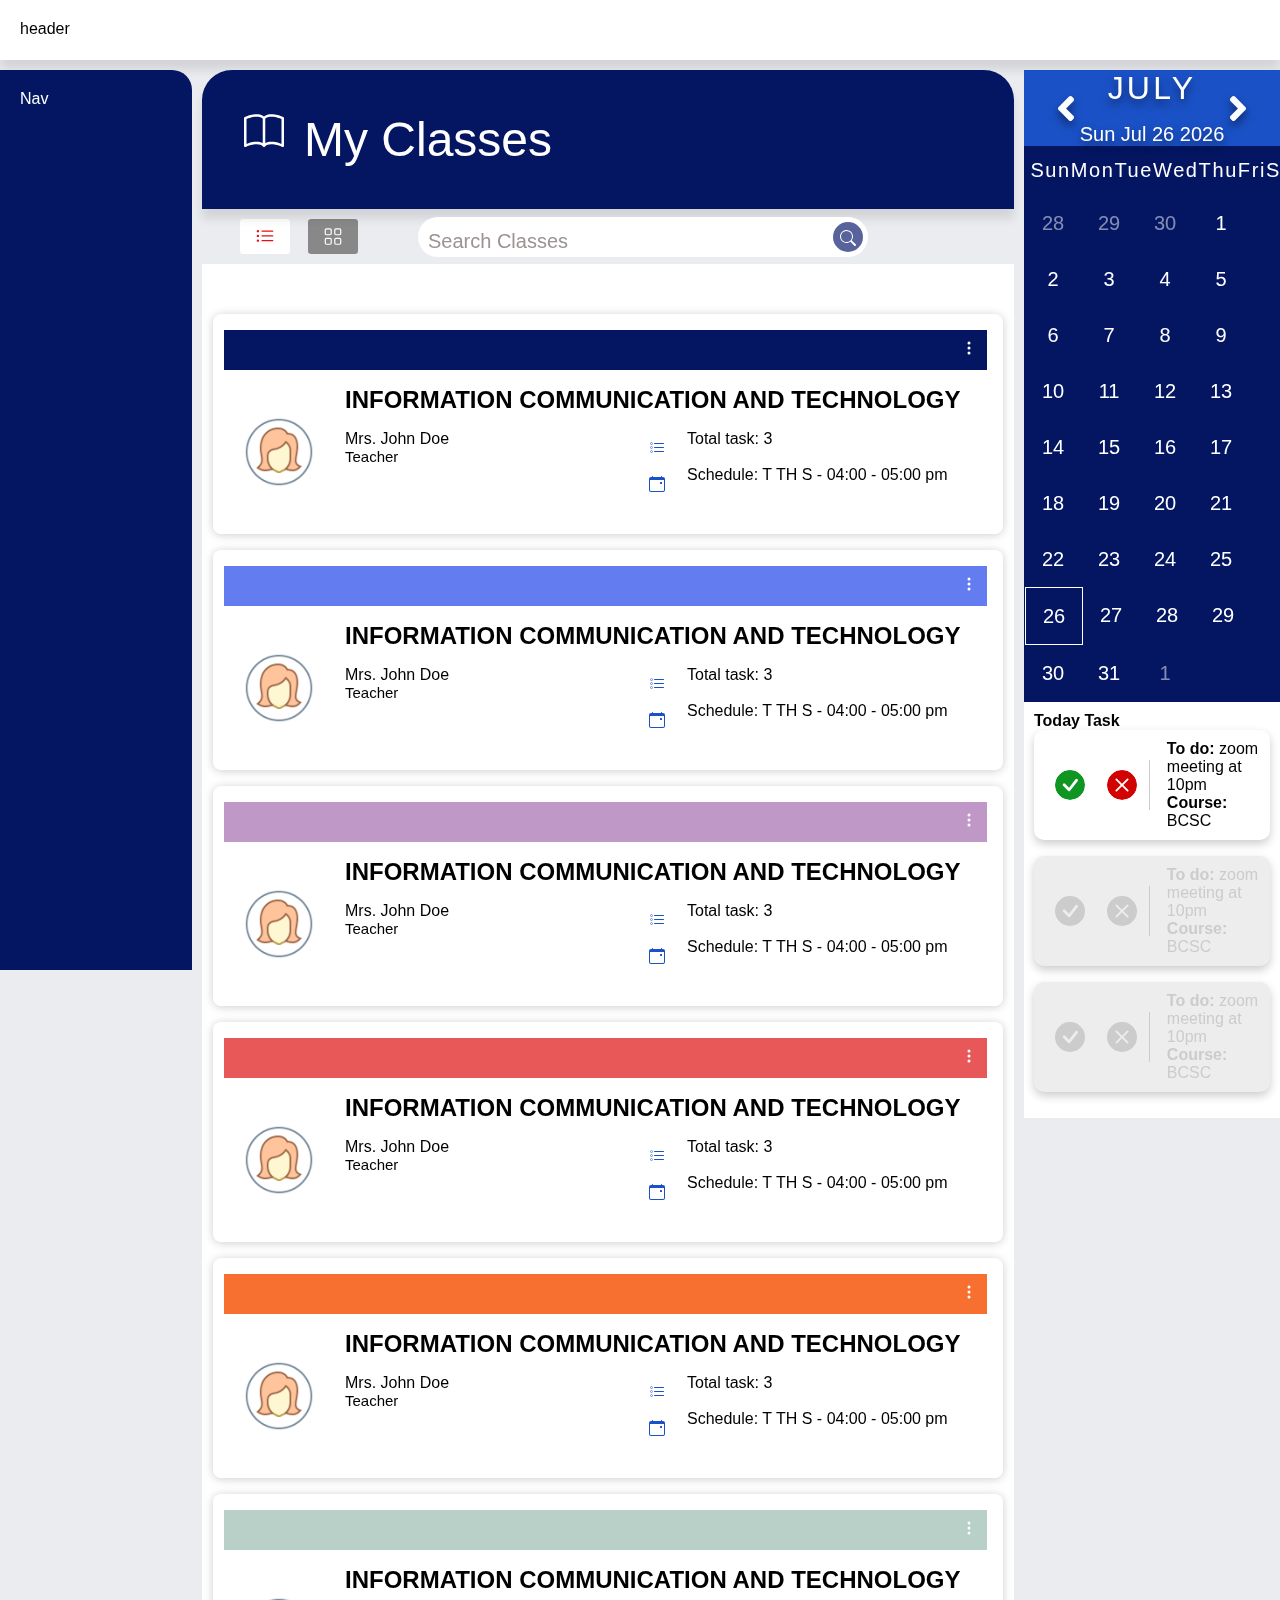
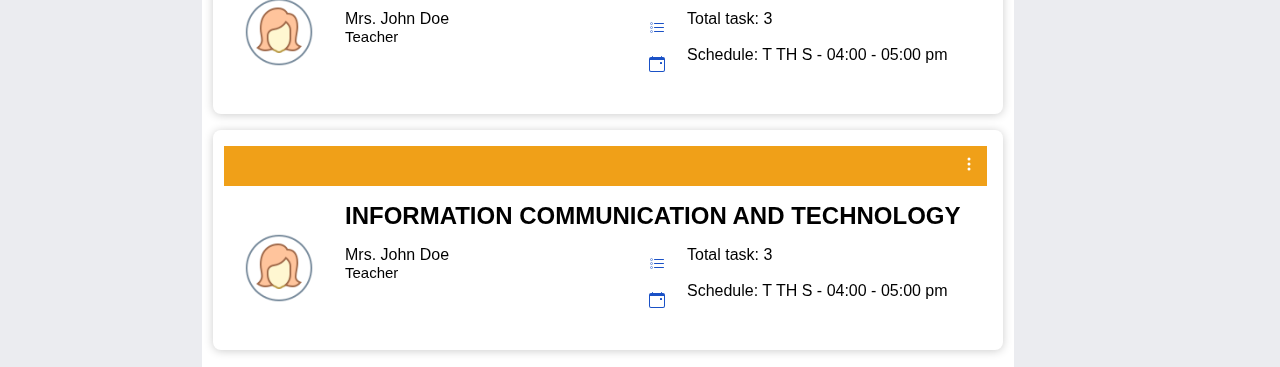
==== commit f368a1bb: "calendar" ====
--- a/index.html
+++ b/index.html
@@ -7,6 +7,8 @@
     <meta name="viewport" content="width=device-width, initial-scale=1.0">
     <!--bootstrap-->
     <link href="https://cdn.jsdelivr.net/npm/bootstrap@5.1.3/dist/css/bootstrap.min.css" rel="stylesheet" integrity="sha384-1BmE4kWBq78iYhFldvKuhfTAU6auU8tT94WrHftjDbrCEXSU1oBoqyl2QvZ6jIW3" crossorigin="anonymous">
+    <!--links for icons-->
+    <link rel="stylesheet" href="https://cdnjs.cloudflare.com/ajax/libs/font-awesome/5.13.0/css/all.min.css" />
     <!--links css-->
     <link rel="stylesheet" href="index.css">
     <link href="http://fonts.cdnfonts.com/css/tw-cen-mt-condensed" rel="stylesheet">
@@ -24,6 +26,10 @@
                     <path d="M1 2.828c.885-.37 2.154-.769 3.388-.893 1.33-.134 2.458.063 3.112.752v9.746c-.935-.53-2.12-.603-3.213-.493-1.18.12-2.37.461-3.287.811V2.828zm7.5-.141c.654-.689 1.782-.886 3.112-.752 1.234.124 2.503.523 3.388.893v9.923c-.918-.35-2.107-.692-3.287-.81-1.094-.111-2.278-.039-3.213.492V2.687zM8 1.783C7.015.936 5.587.81 4.287.94c-1.514.153-3.042.672-3.994 1.105A.5.5 0 0 0 0 2.5v11a.5.5 0 0 0 .707.455c.882-.4 2.303-.881 3.68-1.02 1.409-.142 2.59.087 3.223.877a.5.5 0 0 0 .78 0c.633-.79 1.814-1.019 3.222-.877 1.378.139 2.8.62 3.681 1.02A.5.5 0 0 0 16 13.5v-11a.5.5 0 0 0-.293-.455c-.952-.433-2.48-.952-3.994-1.105C10.413.809 8.985.936 8 1.783z"/>
                   </svg>
                 <h1>My Classes</h1>
+
+                <div class="Add-class">
+                    <!-- <button aria-labelledby="Add">Add</button> -->
+                </div>
             </header>
 
 
@@ -384,8 +390,28 @@
     <!--#################################################-->
     <nav id="mainNav">Nav</nav>
     <!--#################################################-->
-    <div id="rightNav">
-        <div class="calendar">Carlendar</div>
+    <div id="rightNav" class="rightnav">
+
+        <div class="calendar">
+            <div class="month">
+                <i class="fas fa-angle-left prev"></i>
+                <div class="date">
+                    <h1></h1>
+                    <p></p>
+                </div>
+                <i class="fas fa-angle-right next"></i>
+            </div>
+            <div class="weekdays">
+                <div>Sun</div>
+                <div>Mon</div>
+                <div>Tue</div>
+                <div>Wed</div>
+                <div>Thu</div>
+                <div>Fri</div>
+                <div>Sat</div>
+            </div>
+            <div class="days"></div>
+        </div>
         <!--#################################################-->
         <div class="task">
             <div class="wrapper">
@@ -476,6 +502,7 @@
 
     <!--link jscript-->
     <script src="view.js"></script>
+    <script src="calendar.js"></script>
 </body>
 
 </html>--- a/index.css
+++ b/index.css
@@ -45,13 +45,15 @@
     background-color: #041662;
     color: #ffffff;
     border-top-right-radius: 20px;
+    height: 100vh;
 }
 
 
 /*starting*/
 
-article,
-div {}
+.rightnav {
+    height: 100vh;
+}
 
 .container {
     margin: 0 auto;
@@ -409,10 +411,93 @@
 /*this include calendar and task*/
 
 .calendar {
+    color: #ffffff;
     background-color: #041662;
-    color: #ffffff;
+}
+
+.month {
+    width: 100%;
+    display: flex;
+    justify-content: space-between;
+    align-items: center;
+    padding: 0 2rem;
+    text-align: center;
+    background-color: #1a51c6;
+    text-shadow: 0 0.3rem 0.5rem rgba(0, 0, 0, 0.5);
+}
+
+.month i {
+    font-size: 2.5rem;
+    cursor: pointer;
+}
+
+.month h1 {
+    font-size: 2rem;
+    font-weight: 400;
+    text-transform: uppercase;
+    letter-spacing: 0.2rem;
+    margin-bottom: 1rem;
+}
+
+.month p {
+    font-size: 20px;
+}
+
+.weekdays {
+    width: 100%;
+    height: 3rem;
+    padding: 0 0.4rem;
+    display: flex;
+    align-items: center;
+}
+
+.weekdays div {
+    font-size: 20px;
+    letter-spacing: 0.1rem;
+    display: flex;
+    align-content: center;
+    width: calc(44.2rem/7);
+}
+
+.days {
+    width: 100%;
+    display: flex;
+    flex-wrap: wrap;
+    padding: 1px;
+    position: relative;
+}
+
+.days div {
+    font-size: 20px;
+    padding: 28px;
+    margin: 0;
+    height: 3rem;
+    display: flex;
+    width: calc(4rem / 7);
+    justify-content: center;
+    align-items: center;
+    transition: ease 0.6s;
+}
+
+.days div:hover:not(.today) {
+    background-color: #262626;
+    border: 1px solid #777;
+    padding: 28px;
+    cursor: pointer;
+}
+
+.prev-date,
+.next-date {
+    opacity: 0.5;
+}
+
+.today {
+    border: 1px solid white;
     padding: 10px;
 }
+
+
+/*-------------------*/
 
 .task {
     background-color: #ffffff;
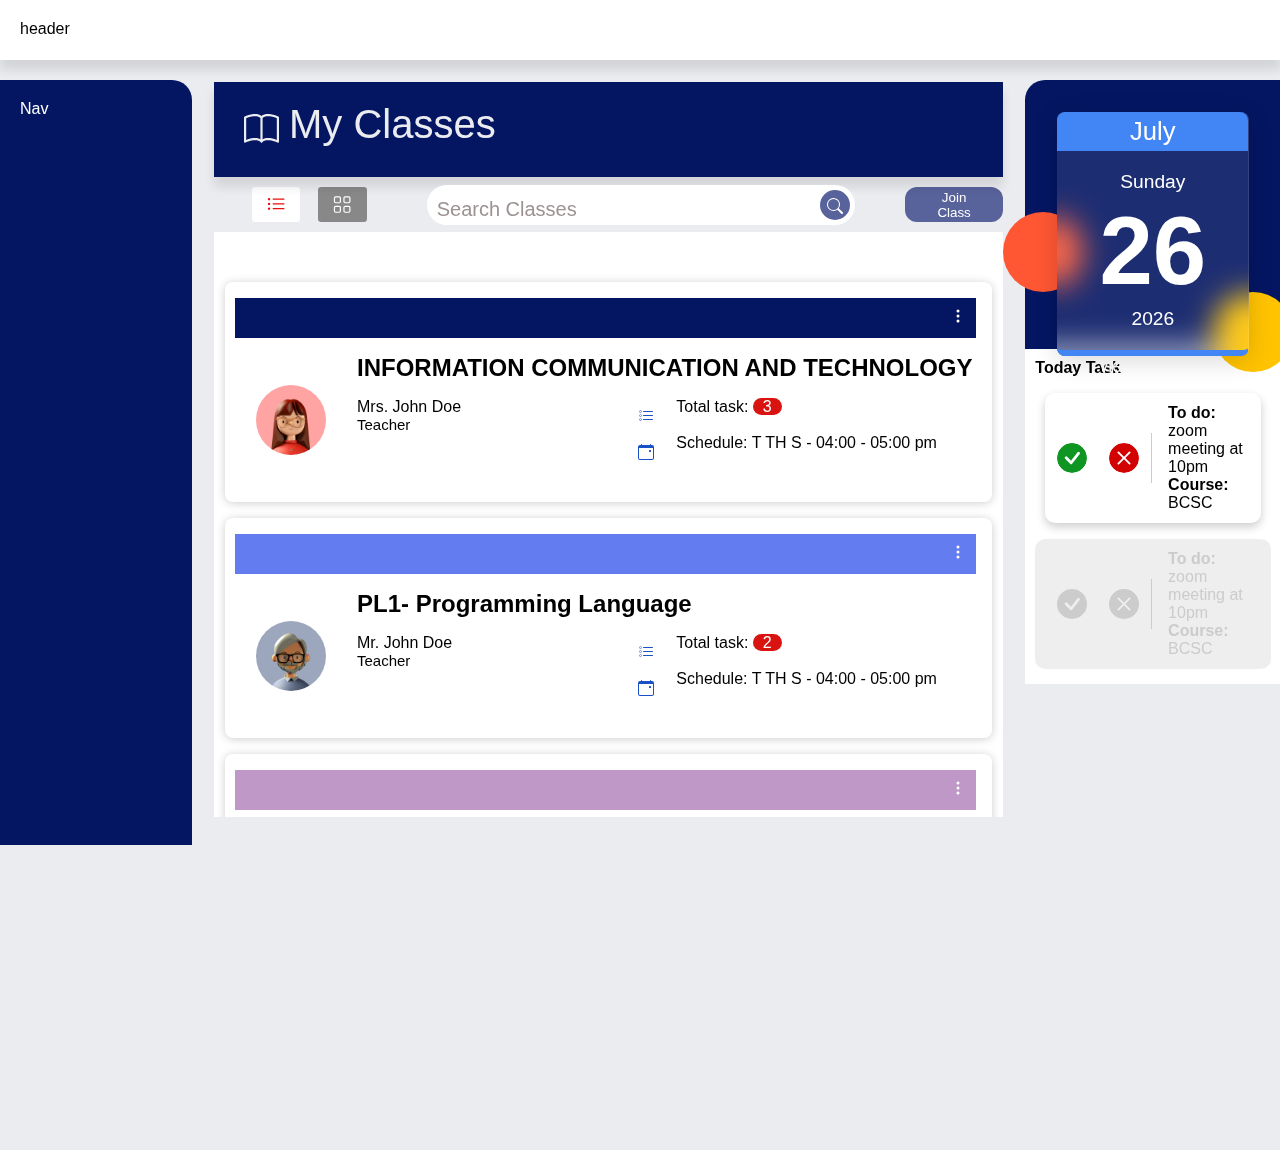
==== commit 67db0c27: "ui new" ====
--- a/index.html
+++ b/index.html
@@ -13,7 +13,7 @@
     <link rel="stylesheet" href="index.css">
     <link href="http://fonts.cdnfonts.com/css/tw-cen-mt-condensed" rel="stylesheet">
     <link rel="stylesheet" href="class.css">
-    <title>Document</title>
+    <title>My Classes</title>
 </head>
 
 <body>
@@ -21,8 +21,8 @@
     <!--this is container in middle-->
     <article id="mainArticle">
         <div class="container">
-            <header>
-                <svg xmlns="http://www.w3.org/2000/svg" width="40" height="40" fill="currentColor" class="bi-book" viewBox="0 0 16 16">
+            <header id="title">
+                <svg xmlns="http://www.w3.org/2000/svg" width="35" height="35" fill="currentColor" class="bi-book" viewBox="0 0 16 16">
                     <path d="M1 2.828c.885-.37 2.154-.769 3.388-.893 1.33-.134 2.458.063 3.112.752v9.746c-.935-.53-2.12-.603-3.213-.493-1.18.12-2.37.461-3.287.811V2.828zm7.5-.141c.654-.689 1.782-.886 3.112-.752 1.234.124 2.503.523 3.388.893v9.923c-.918-.35-2.107-.692-3.287-.81-1.094-.111-2.278-.039-3.213.492V2.687zM8 1.783C7.015.936 5.587.81 4.287.94c-1.514.153-3.042.672-3.994 1.105A.5.5 0 0 0 0 2.5v11a.5.5 0 0 0 .707.455c.882-.4 2.303-.881 3.68-1.02 1.409-.142 2.59.087 3.223.877a.5.5 0 0 0 .78 0c.633-.79 1.814-1.019 3.222-.877 1.378.139 2.8.62 3.681 1.02A.5.5 0 0 0 16 13.5v-11a.5.5 0 0 0-.293-.455c-.952-.433-2.48-.952-3.994-1.105C10.413.809 8.985.936 8 1.783z"/>
                   </svg>
                 <h1>My Classes</h1>
@@ -31,7 +31,6 @@
                     <!-- <button aria-labelledby="Add">Add</button> -->
                 </div>
             </header>
-
 
 
             <div class="toggle-btns">
@@ -51,20 +50,27 @@
                             <svg xmlns="http://www.w3.org/2000/svg" width="16" height="16" fill="currentColor" class="bi bi-search" viewBox="0 0 16 16">
                                 <path d="M11.742 10.344a6.5 6.5 0 1 0-1.397 1.398h-.001c.03.04.062.078.098.115l3.85 3.85a1 1 0 0 0 1.415-1.414l-3.85-3.85a1.007 1.007 0 0 0-.115-.1zM12 6.5a5.5 5.5 0 1 1-11 0 5.5 5.5 0 0 1 11 0z"/>
                               </svg>
-  </button>
+                        </button>
                     </form>
                 </div>
 
-
-                <!--for filter-->
-                <!-- <div class="filter">
-                    <label for="filter">Filter</label>
-                    <select aria-label="filter" name="filter" id="sort">
-                      <option value="All">All Classes</option>
-                      <option value="class">Classes</option>
-                      <option value="withdraw">Withdraw</option>
-                    </select>
-                </div> -->
+                <!-- Trigger/Open The Modal -->
+                <button id="myBtn">Join Class</button>
+
+                <!-- The Modal -->
+                <div id="myModal" class="modal">
+
+                    <!-- Modal content -->
+                    <div class="modal-content">
+                        <header>
+                            <h2>Join Class</h2>
+                            <span class="close">&times;</span>
+                        </header>
+                        <input class="input-class" type="text" placeholder="Input your class here.">
+                        <button class="enter-join">Enter</button>
+                    </div>
+
+                </div>
             </div>
 
 
@@ -76,39 +82,44 @@
                         <svg xmlns="http://www.w3.org/2000/svg" width="16" height="16" fill="currentColor" class="bi-three-dots-vertical" viewBox="0 0 16 16">
                                 <path d="M9.5 13a1.5 1.5 0 1 1-3 0 1.5 1.5 0 0 1 3 0zm0-5a1.5 1.5 0 1 1-3 0 1.5 1.5 0 0 1 3 0zm0-5a1.5 1.5 0 1 1-3 0 1.5 1.5 0 0 1 3 0z"/>
                         </svg>
-                    </div>
-                    <img src="female.png" alt="" class="profile-img">
+                        <div class="dropdown-content">
+                            <a href="#">Leave</a>
+                        </div>
+                    </div>
+                    <img src="avatar1.jpg" alt="" class="profile-img">
 
                     <h4 class="class-teacher">Mrs. John Doe
                         <BR>
                         <p style="font-size: 15px;">Teacher</p>
+                        <!-- <p class="type">
+                            <svg xmlns="http://www.w3.org/2000/svg" width="20" height="20" fill="currentColor" class="bi bi-mortarboard-fill" viewBox="0 0 16 16">
+                            <path d="M8.211 2.047a.5.5 0 0 0-.422 0l-7.5 3.5a.5.5 0 0 0 .025.917l7.5 3a.5.5 0 0 0 .372 0L14 7.14V13a1 1 0 0 0-1 1v2h3v-2a1 1 0 0 0-1-1V6.739l.686-.275a.5.5 0 0 0 .025-.917l-7.5-3.5Z"/>
+                            <path d="M4.176 9.032a.5.5 0 0 0-.656.327l-.5 1.7a.5.5 0 0 0 .294.605l4.5 1.8a.5.5 0 0 0 .372 0l4.5-1.8a.5.5 0 0 0 .294-.605l-.5-1.7a.5.5 0 0 0-.656-.327L8 10.466 4.176 9.032Z"/>
+                          </svg> Class
+                        </p> -->
                     </h4>
                     <h2 class="class-title">INFORMATION COMMUNICATION AND TECHNOLOGY</h2>
 
-                    <div class="class-info" style="    background-color: transparent; color: black;">
-                        <div class="detail">
-                            <div class="info">
-                                <svg xmlns="http://www.w3.org/2000/svg" width="16" height="16" fill="currentColor" style="color:#1a51c6" class="bi-list-task" viewBox="0 0 16 16">
-                                    <path fill-rule="evenodd" d="M2 2.5a.5.5 0 0 0-.5.5v1a.5.5 0 0 0 .5.5h1a.5.5 0 0 0 .5-.5V3a.5.5 0 0 0-.5-.5H2zM3 3H2v1h1V3z"/>
-                                    <path d="M5 3.5a.5.5 0 0 1 .5-.5h9a.5.5 0 0 1 0 1h-9a.5.5 0 0 1-.5-.5zM5.5 7a.5.5 0 0 0 0 1h9a.5.5 0 0 0 0-1h-9zm0 4a.5.5 0 0 0 0 1h9a.5.5 0 0 0 0-1h-9z"/>
-                                    <path fill-rule="evenodd" d="M1.5 7a.5.5 0 0 1 .5-.5h1a.5.5 0 0 1 .5.5v1a.5.5 0 0 1-.5.5H2a.5.5 0 0 1-.5-.5V7zM2 7h1v1H2V7zm0 3.5a.5.5 0 0 0-.5.5v1a.5.5 0 0 0 .5.5h1a.5.5 0 0 0 .5-.5v-1a.5.5 0 0 0-.5-.5H2zm1 .5H2v1h1v-1z"/>
-                                  </svg>
-                                <p>Total task: <span id="counter">3</span></p>
-                            </div>
-                        </div>
-                        <div class="detail flex">
-                            <div class="info">
-                                <svg xmlns="http://www.w3.org/2000/svg" width="16" height="16" fill="currentColor" style="color:#1a51c6" class="bi-calendar-event" viewBox="0 0 16 16">
-                                    <path d="M11 6.5a.5.5 0 0 1 .5-.5h1a.5.5 0 0 1 .5.5v1a.5.5 0 0 1-.5.5h-1a.5.5 0 0 1-.5-.5v-1z"/>
-                                    <path d="M3.5 0a.5.5 0 0 1 .5.5V1h8V.5a.5.5 0 0 1 1 0V1h1a2 2 0 0 1 2 2v11a2 2 0 0 1-2 2H2a2 2 0 0 1-2-2V3a2 2 0 0 1 2-2h1V.5a.5.5 0 0 1 .5-.5zM1 4v10a1 1 0 0 0 1 1h12a1 1 0 0 0 1-1V4H1z"/>
-                                  </svg>
-
-                                <p>Schedule: T TH S - 04:00 - 05:00 pm</p>
-                            </div>
-                            <!-- <div class="members">
-                                <img src="male.png" alt="">
-                                <img src="female.png" alt="">
-                            </div> -->
+                    <div class="class-info" style="background-color: transparent; color: black;">
+                        <div class="detail">
+                            <div class="info">
+                                <svg xmlns="http://www.w3.org/2000/svg" width="16" height="16" fill="currentColor" style="color:#1a51c6" class="bi-list-task" viewBox="0 0 16 16">
+                                    <path fill-rule="evenodd" d="M2 2.5a.5.5 0 0 0-.5.5v1a.5.5 0 0 0 .5.5h1a.5.5 0 0 0 .5-.5V3a.5.5 0 0 0-.5-.5H2zM3 3H2v1h1V3z"/>
+                                    <path d="M5 3.5a.5.5 0 0 1 .5-.5h9a.5.5 0 0 1 0 1h-9a.5.5 0 0 1-.5-.5zM5.5 7a.5.5 0 0 0 0 1h9a.5.5 0 0 0 0-1h-9zm0 4a.5.5 0 0 0 0 1h9a.5.5 0 0 0 0-1h-9z"/>
+                                    <path fill-rule="evenodd" d="M1.5 7a.5.5 0 0 1 .5-.5h1a.5.5 0 0 1 .5.5v1a.5.5 0 0 1-.5.5H2a.5.5 0 0 1-.5-.5V7zM2 7h1v1H2V7zm0 3.5a.5.5 0 0 0-.5.5v1a.5.5 0 0 0 .5.5h1a.5.5 0 0 0 .5-.5v-1a.5.5 0 0 0-.5-.5H2zm1 .5H2v1h1v-1z"/>
+                                  </svg>
+                                <p>Total task: <span class="notif" id="counter">3</span></p>
+                            </div>
+                        </div>
+                        <div class="detail flex">
+                            <div class="info">
+                                <svg xmlns="http://www.w3.org/2000/svg" width="16" height="16" fill="currentColor" style="color:#1a51c6" class="bi-calendar-event" viewBox="0 0 16 16">
+                                    <path d="M11 6.5a.5.5 0 0 1 .5-.5h1a.5.5 0 0 1 .5.5v1a.5.5 0 0 1-.5.5h-1a.5.5 0 0 1-.5-.5v-1z"/>
+                                    <path d="M3.5 0a.5.5 0 0 1 .5.5V1h8V.5a.5.5 0 0 1 1 0V1h1a2 2 0 0 1 2 2v11a2 2 0 0 1-2 2H2a2 2 0 0 1-2-2V3a2 2 0 0 1 2-2h1V.5a.5.5 0 0 1 .5-.5zM1 4v10a1 1 0 0 0 1 1h12a1 1 0 0 0 1-1V4H1z"/>
+                                  </svg>
+
+                                <p>Schedule: T TH S - 04:00 - 05:00 pm</p>
+                            </div>
                         </div>
                     </div>
                 </div>
@@ -121,14 +132,25 @@
                         <svg xmlns="http://www.w3.org/2000/svg" width="16" height="16" fill="currentColor" class="bi-three-dots-vertical" viewBox="0 0 16 16">
                                 <path d="M9.5 13a1.5 1.5 0 1 1-3 0 1.5 1.5 0 0 1 3 0zm0-5a1.5 1.5 0 1 1-3 0 1.5 1.5 0 0 1 3 0zm0-5a1.5 1.5 0 1 1-3 0 1.5 1.5 0 0 1 3 0z"/>
                         </svg>
-                    </div>
-                    <img src="female.png" alt="" class="profile-img">
-
-                    <h4 class="class-teacher">Mrs. John Doe
-                        <BR>
-                        <p style="font-size: 15px;">Teacher</p>
-                    </h4>
-                    <h2 class="class-title">INFORMATION COMMUNICATION AND TECHNOLOGY</h2>
+                        <div class="dropdown-content">
+                            <a href="#">Leave</a>
+                        </div>
+                    </div>
+                    <img src="avatar2.jpg" alt="" class="profile-img">
+
+                    <h4 class="class-teacher">Mr. John Doe
+                        <BR>
+                        <p style="font-size: 15px;">Teacher</p>
+                        <!---this is for class or group-->
+                        <!-- <p class="type">
+                            <svg xmlns="http://www.w3.org/2000/svg" width="20" height="20" fill="currentColor" class="bi bi-mortarboard-fill" viewBox="0 0 16 16">
+                            <path d="M8.211 2.047a.5.5 0 0 0-.422 0l-7.5 3.5a.5.5 0 0 0 .025.917l7.5 3a.5.5 0 0 0 .372 0L14 7.14V13a1 1 0 0 0-1 1v2h3v-2a1 1 0 0 0-1-1V6.739l.686-.275a.5.5 0 0 0 .025-.917l-7.5-3.5Z"/>
+                            <path d="M4.176 9.032a.5.5 0 0 0-.656.327l-.5 1.7a.5.5 0 0 0 .294.605l4.5 1.8a.5.5 0 0 0 .372 0l4.5-1.8a.5.5 0 0 0 .294-.605l-.5-1.7a.5.5 0 0 0-.656-.327L8 10.466 4.176 9.032Z"/>
+                          </svg> Class
+                        </p> -->
+
+                    </h4>
+                    <h2 class="class-title">PL1- Programming Language</h2>
 
                     <div class="class-info" style="    background-color: transparent; color: black;">
                         <div class="detail">
@@ -138,26 +160,21 @@
                                     <path d="M5 3.5a.5.5 0 0 1 .5-.5h9a.5.5 0 0 1 0 1h-9a.5.5 0 0 1-.5-.5zM5.5 7a.5.5 0 0 0 0 1h9a.5.5 0 0 0 0-1h-9zm0 4a.5.5 0 0 0 0 1h9a.5.5 0 0 0 0-1h-9z"/>
                                     <path fill-rule="evenodd" d="M1.5 7a.5.5 0 0 1 .5-.5h1a.5.5 0 0 1 .5.5v1a.5.5 0 0 1-.5.5H2a.5.5 0 0 1-.5-.5V7zM2 7h1v1H2V7zm0 3.5a.5.5 0 0 0-.5.5v1a.5.5 0 0 0 .5.5h1a.5.5 0 0 0 .5-.5v-1a.5.5 0 0 0-.5-.5H2zm1 .5H2v1h1v-1z"/>
                                   </svg>
-                                <p>Total task: <span id="counter">3</span></p>
-                            </div>
-                        </div>
-                        <div class="detail flex">
-                            <div class="info">
-                                <svg xmlns="http://www.w3.org/2000/svg" width="16" height="16" fill="currentColor" style="color:#1a51c6" class="bi-calendar-event" viewBox="0 0 16 16">
-                                    <path d="M11 6.5a.5.5 0 0 1 .5-.5h1a.5.5 0 0 1 .5.5v1a.5.5 0 0 1-.5.5h-1a.5.5 0 0 1-.5-.5v-1z"/>
-                                    <path d="M3.5 0a.5.5 0 0 1 .5.5V1h8V.5a.5.5 0 0 1 1 0V1h1a2 2 0 0 1 2 2v11a2 2 0 0 1-2 2H2a2 2 0 0 1-2-2V3a2 2 0 0 1 2-2h1V.5a.5.5 0 0 1 .5-.5zM1 4v10a1 1 0 0 0 1 1h12a1 1 0 0 0 1-1V4H1z"/>
-                                  </svg>
-
-                                <p>Schedule: T TH S - 04:00 - 05:00 pm</p>
-                            </div>
-                            <!-- <div class="members">
-                                <img src="male.png" alt="">
-                                <img src="female.png" alt="">
-                            </div> -->
-                        </div>
-                    </div>
-                </div>
-
+                                <p>Total task: <span class="notif" id="counter">2</span></p>
+                            </div>
+                        </div>
+                        <div class="detail flex">
+                            <div class="info">
+                                <svg xmlns="http://www.w3.org/2000/svg" width="16" height="16" fill="currentColor" style="color:#1a51c6" class="bi-calendar-event" viewBox="0 0 16 16">
+                                    <path d="M11 6.5a.5.5 0 0 1 .5-.5h1a.5.5 0 0 1 .5.5v1a.5.5 0 0 1-.5.5h-1a.5.5 0 0 1-.5-.5v-1z"/>
+                                    <path d="M3.5 0a.5.5 0 0 1 .5.5V1h8V.5a.5.5 0 0 1 1 0V1h1a2 2 0 0 1 2 2v11a2 2 0 0 1-2 2H2a2 2 0 0 1-2-2V3a2 2 0 0 1 2-2h1V.5a.5.5 0 0 1 .5-.5zM1 4v10a1 1 0 0 0 1 1h12a1 1 0 0 0 1-1V4H1z"/>
+                                  </svg>
+
+                                <p>Schedule: T TH S - 04:00 - 05:00 pm</p>
+                            </div>
+                        </div>
+                    </div>
+                </div>
 
 
                 <!--container3-->
@@ -167,14 +184,24 @@
                         <svg xmlns="http://www.w3.org/2000/svg" width="16" height="16" fill="currentColor" class="bi-three-dots-vertical" viewBox="0 0 16 16">
                                 <path d="M9.5 13a1.5 1.5 0 1 1-3 0 1.5 1.5 0 0 1 3 0zm0-5a1.5 1.5 0 1 1-3 0 1.5 1.5 0 0 1 3 0zm0-5a1.5 1.5 0 1 1-3 0 1.5 1.5 0 0 1 3 0z"/>
                         </svg>
-                    </div>
-                    <img src="female.png" alt="" class="profile-img">
+                        <div class="dropdown-content">
+                            <a href="#">Leave</a>
+                        </div>
+                    </div>
+                    <img src="avatar3.jpg" alt="" class="profile-img">
 
                     <h4 class="class-teacher">Mrs. John Doe
                         <BR>
                         <p style="font-size: 15px;">Teacher</p>
-                    </h4>
-                    <h2 class="class-title">INFORMATION COMMUNICATION AND TECHNOLOGY</h2>
+                        <!---this is for class or group-->
+                        <!-- <p class="type">
+                            <svg xmlns="http://www.w3.org/2000/svg" width="20" height="20" fill="currentColor" class="bi bi-mortarboard-fill" viewBox="0 0 16 16">
+                            <path d="M8.211 2.047a.5.5 0 0 0-.422 0l-7.5 3.5a.5.5 0 0 0 .025.917l7.5 3a.5.5 0 0 0 .372 0L14 7.14V13a1 1 0 0 0-1 1v2h3v-2a1 1 0 0 0-1-1V6.739l.686-.275a.5.5 0 0 0 .025-.917l-7.5-3.5Z"/>
+                            <path d="M4.176 9.032a.5.5 0 0 0-.656.327l-.5 1.7a.5.5 0 0 0 .294.605l4.5 1.8a.5.5 0 0 0 .372 0l4.5-1.8a.5.5 0 0 0 .294-.605l-.5-1.7a.5.5 0 0 0-.656-.327L8 10.466 4.176 9.032Z"/>
+                          </svg> Class
+                        </p> -->
+                    </h4>
+                    <h2 class="class-title">OS1 - Operating System</h2>
 
                     <div class="class-info" style="    background-color: transparent; color: black;">
                         <div class="detail">
@@ -184,22 +211,18 @@
                                     <path d="M5 3.5a.5.5 0 0 1 .5-.5h9a.5.5 0 0 1 0 1h-9a.5.5 0 0 1-.5-.5zM5.5 7a.5.5 0 0 0 0 1h9a.5.5 0 0 0 0-1h-9zm0 4a.5.5 0 0 0 0 1h9a.5.5 0 0 0 0-1h-9z"/>
                                     <path fill-rule="evenodd" d="M1.5 7a.5.5 0 0 1 .5-.5h1a.5.5 0 0 1 .5.5v1a.5.5 0 0 1-.5.5H2a.5.5 0 0 1-.5-.5V7zM2 7h1v1H2V7zm0 3.5a.5.5 0 0 0-.5.5v1a.5.5 0 0 0 .5.5h1a.5.5 0 0 0 .5-.5v-1a.5.5 0 0 0-.5-.5H2zm1 .5H2v1h1v-1z"/>
                                   </svg>
-                                <p>Total task: <span id="counter">3</span></p>
-                            </div>
-                        </div>
-                        <div class="detail flex">
-                            <div class="info">
-                                <svg xmlns="http://www.w3.org/2000/svg" width="16" height="16" fill="currentColor" style="color:#1a51c6" class="bi-calendar-event" viewBox="0 0 16 16">
-                                    <path d="M11 6.5a.5.5 0 0 1 .5-.5h1a.5.5 0 0 1 .5.5v1a.5.5 0 0 1-.5.5h-1a.5.5 0 0 1-.5-.5v-1z"/>
-                                    <path d="M3.5 0a.5.5 0 0 1 .5.5V1h8V.5a.5.5 0 0 1 1 0V1h1a2 2 0 0 1 2 2v11a2 2 0 0 1-2 2H2a2 2 0 0 1-2-2V3a2 2 0 0 1 2-2h1V.5a.5.5 0 0 1 .5-.5zM1 4v10a1 1 0 0 0 1 1h12a1 1 0 0 0 1-1V4H1z"/>
-                                  </svg>
-
-                                <p>Schedule: T TH S - 04:00 - 05:00 pm</p>
-                            </div>
-                            <!-- <div class="members">
-                                <img src="male.png" alt="">
-                                <img src="female.png" alt="">
-                            </div> -->
+                                <p>Total task: <span class="notif empty" id="counter">no task</span></p>
+                            </div>
+                        </div>
+                        <div class="detail flex">
+                            <div class="info">
+                                <svg xmlns="http://www.w3.org/2000/svg" width="16" height="16" fill="currentColor" style="color:#1a51c6" class="bi-calendar-event" viewBox="0 0 16 16">
+                                    <path d="M11 6.5a.5.5 0 0 1 .5-.5h1a.5.5 0 0 1 .5.5v1a.5.5 0 0 1-.5.5h-1a.5.5 0 0 1-.5-.5v-1z"/>
+                                    <path d="M3.5 0a.5.5 0 0 1 .5.5V1h8V.5a.5.5 0 0 1 1 0V1h1a2 2 0 0 1 2 2v11a2 2 0 0 1-2 2H2a2 2 0 0 1-2-2V3a2 2 0 0 1 2-2h1V.5a.5.5 0 0 1 .5-.5zM1 4v10a1 1 0 0 0 1 1h12a1 1 0 0 0 1-1V4H1z"/>
+                                  </svg>
+
+                                <p>Schedule: T TH S - 04:00 - 05:00 pm</p>
+                            </div>
                         </div>
                     </div>
                 </div>
@@ -212,43 +235,48 @@
                         <svg xmlns="http://www.w3.org/2000/svg" width="16" height="16" fill="currentColor" class="bi-three-dots-vertical" viewBox="0 0 16 16">
                                 <path d="M9.5 13a1.5 1.5 0 1 1-3 0 1.5 1.5 0 0 1 3 0zm0-5a1.5 1.5 0 1 1-3 0 1.5 1.5 0 0 1 3 0zm0-5a1.5 1.5 0 1 1-3 0 1.5 1.5 0 0 1 3 0z"/>
                         </svg>
-                    </div>
-                    <img src="female.png" alt="" class="profile-img">
+                        <div class="dropdown-content">
+                            <a href="#">Leave</a>
+                        </div>
+                    </div>
+                    <img src="avatar4.jpg" alt="" class="profile-img">
 
                     <h4 class="class-teacher">Mrs. John Doe
                         <BR>
                         <p style="font-size: 15px;">Teacher</p>
-                    </h4>
-                    <h2 class="class-title">INFORMATION COMMUNICATION AND TECHNOLOGY</h2>
-
-                    <div class="class-info" style="    background-color: transparent; color: black;">
-                        <div class="detail">
-                            <div class="info">
-                                <svg xmlns="http://www.w3.org/2000/svg" width="16" height="16" fill="currentColor" style="color:#1a51c6" class="bi-list-task" viewBox="0 0 16 16">
-                                    <path fill-rule="evenodd" d="M2 2.5a.5.5 0 0 0-.5.5v1a.5.5 0 0 0 .5.5h1a.5.5 0 0 0 .5-.5V3a.5.5 0 0 0-.5-.5H2zM3 3H2v1h1V3z"/>
-                                    <path d="M5 3.5a.5.5 0 0 1 .5-.5h9a.5.5 0 0 1 0 1h-9a.5.5 0 0 1-.5-.5zM5.5 7a.5.5 0 0 0 0 1h9a.5.5 0 0 0 0-1h-9zm0 4a.5.5 0 0 0 0 1h9a.5.5 0 0 0 0-1h-9z"/>
-                                    <path fill-rule="evenodd" d="M1.5 7a.5.5 0 0 1 .5-.5h1a.5.5 0 0 1 .5.5v1a.5.5 0 0 1-.5.5H2a.5.5 0 0 1-.5-.5V7zM2 7h1v1H2V7zm0 3.5a.5.5 0 0 0-.5.5v1a.5.5 0 0 0 .5.5h1a.5.5 0 0 0 .5-.5v-1a.5.5 0 0 0-.5-.5H2zm1 .5H2v1h1v-1z"/>
-                                  </svg>
-                                <p>Total task: <span id="counter">3</span></p>
-                            </div>
-                        </div>
-                        <div class="detail flex">
-                            <div class="info">
-                                <svg xmlns="http://www.w3.org/2000/svg" width="16" height="16" fill="currentColor" style="color:#1a51c6" class="bi-calendar-event" viewBox="0 0 16 16">
-                                    <path d="M11 6.5a.5.5 0 0 1 .5-.5h1a.5.5 0 0 1 .5.5v1a.5.5 0 0 1-.5.5h-1a.5.5 0 0 1-.5-.5v-1z"/>
-                                    <path d="M3.5 0a.5.5 0 0 1 .5.5V1h8V.5a.5.5 0 0 1 1 0V1h1a2 2 0 0 1 2 2v11a2 2 0 0 1-2 2H2a2 2 0 0 1-2-2V3a2 2 0 0 1 2-2h1V.5a.5.5 0 0 1 .5-.5zM1 4v10a1 1 0 0 0 1 1h12a1 1 0 0 0 1-1V4H1z"/>
-                                  </svg>
-
-                                <p>Schedule: T TH S - 04:00 - 05:00 pm</p>
-                            </div>
-                            <!-- <div class="members">
-                                <img src="male.png" alt="">
-                                <img src="female.png" alt="">
-                            </div> -->
-                        </div>
-                    </div>
-                </div>
-
+                        <!---this is for class or group-->
+                        <!-- <p class="type">
+                            <svg xmlns="http://www.w3.org/2000/svg" width="20" height="20" fill="currentColor" class="bi bi-mortarboard-fill" viewBox="0 0 16 16">
+                            <path d="M8.211 2.047a.5.5 0 0 0-.422 0l-7.5 3.5a.5.5 0 0 0 .025.917l7.5 3a.5.5 0 0 0 .372 0L14 7.14V13a1 1 0 0 0-1 1v2h3v-2a1 1 0 0 0-1-1V6.739l.686-.275a.5.5 0 0 0 .025-.917l-7.5-3.5Z"/>
+                            <path d="M4.176 9.032a.5.5 0 0 0-.656.327l-.5 1.7a.5.5 0 0 0 .294.605l4.5 1.8a.5.5 0 0 0 .372 0l4.5-1.8a.5.5 0 0 0 .294-.605l-.5-1.7a.5.5 0 0 0-.656-.327L8 10.466 4.176 9.032Z"/>
+                          </svg> Class
+                        </p> -->
+                    </h4>
+                    <h2 class="class-title">SE1 - Software Engineering 1</h2>
+
+                    <div class="class-info" style="background-color: transparent; color: black;">
+                        <div class="detail">
+                            <div class="info">
+                                <svg xmlns="http://www.w3.org/2000/svg" width="16" height="16" fill="currentColor" style="color:#1a51c6" class="bi-list-task" viewBox="0 0 16 16">
+                                    <path fill-rule="evenodd" d="M2 2.5a.5.5 0 0 0-.5.5v1a.5.5 0 0 0 .5.5h1a.5.5 0 0 0 .5-.5V3a.5.5 0 0 0-.5-.5H2zM3 3H2v1h1V3z"/>
+                                    <path d="M5 3.5a.5.5 0 0 1 .5-.5h9a.5.5 0 0 1 0 1h-9a.5.5 0 0 1-.5-.5zM5.5 7a.5.5 0 0 0 0 1h9a.5.5 0 0 0 0-1h-9zm0 4a.5.5 0 0 0 0 1h9a.5.5 0 0 0 0-1h-9z"/>
+                                    <path fill-rule="evenodd" d="M1.5 7a.5.5 0 0 1 .5-.5h1a.5.5 0 0 1 .5.5v1a.5.5 0 0 1-.5.5H2a.5.5 0 0 1-.5-.5V7zM2 7h1v1H2V7zm0 3.5a.5.5 0 0 0-.5.5v1a.5.5 0 0 0 .5.5h1a.5.5 0 0 0 .5-.5v-1a.5.5 0 0 0-.5-.5H2zm1 .5H2v1h1v-1z"/>
+                                  </svg>
+                                <p>Total task: <span class="notif" id="counter">1</span></p>
+                            </div>
+                        </div>
+                        <div class="detail flex">
+                            <div class="info">
+                                <svg xmlns="http://www.w3.org/2000/svg" width="16" height="16" fill="currentColor" style="color:#1a51c6" class="bi-calendar-event" viewBox="0 0 16 16">
+                                    <path d="M11 6.5a.5.5 0 0 1 .5-.5h1a.5.5 0 0 1 .5.5v1a.5.5 0 0 1-.5.5h-1a.5.5 0 0 1-.5-.5v-1z"/>
+                                    <path d="M3.5 0a.5.5 0 0 1 .5.5V1h8V.5a.5.5 0 0 1 1 0V1h1a2 2 0 0 1 2 2v11a2 2 0 0 1-2 2H2a2 2 0 0 1-2-2V3a2 2 0 0 1 2-2h1V.5a.5.5 0 0 1 .5-.5zM1 4v10a1 1 0 0 0 1 1h12a1 1 0 0 0 1-1V4H1z"/>
+                                  </svg>
+
+                                <p>Schedule: T TH S - 04:00 - 05:00 pm</p>
+                            </div>
+                        </div>
+                    </div>
+                </div>
 
 
                 <!--container5-->
@@ -258,14 +286,24 @@
                         <svg xmlns="http://www.w3.org/2000/svg" width="16" height="16" fill="currentColor" class="bi-three-dots-vertical" viewBox="0 0 16 16">
                                 <path d="M9.5 13a1.5 1.5 0 1 1-3 0 1.5 1.5 0 0 1 3 0zm0-5a1.5 1.5 0 1 1-3 0 1.5 1.5 0 0 1 3 0zm0-5a1.5 1.5 0 1 1-3 0 1.5 1.5 0 0 1 3 0z"/>
                         </svg>
-                    </div>
-                    <img src="female.png" alt="" class="profile-img">
-
-                    <h4 class="class-teacher">Mrs. John Doe
-                        <BR>
-                        <p style="font-size: 15px;">Teacher</p>
-                    </h4>
-                    <h2 class="class-title">INFORMATION COMMUNICATION AND TECHNOLOGY</h2>
+                        <div class="dropdown-content">
+                            <a href="#">Leave</a>
+                        </div>
+                    </div>
+                    <img src="avatar5.jpg" alt="" class="profile-img">
+
+                    <h4 class="class-teacher">Mr. John Doe
+                        <BR>
+                        <p style="font-size: 15px;">Teacher</p>
+                        <!---this is for class or group-->
+                        <!-- <p class="type">
+                            <svg xmlns="http://www.w3.org/2000/svg" width="20" height="20" fill="currentColor" class="bi bi-mortarboard-fill" viewBox="0 0 16 16">
+                            <path d="M8.211 2.047a.5.5 0 0 0-.422 0l-7.5 3.5a.5.5 0 0 0 .025.917l7.5 3a.5.5 0 0 0 .372 0L14 7.14V13a1 1 0 0 0-1 1v2h3v-2a1 1 0 0 0-1-1V6.739l.686-.275a.5.5 0 0 0 .025-.917l-7.5-3.5Z"/>
+                            <path d="M4.176 9.032a.5.5 0 0 0-.656.327l-.5 1.7a.5.5 0 0 0 .294.605l4.5 1.8a.5.5 0 0 0 .372 0l4.5-1.8a.5.5 0 0 0 .294-.605l-.5-1.7a.5.5 0 0 0-.656-.327L8 10.466 4.176 9.032Z"/>
+                          </svg> Class
+                        </p> -->
+                    </h4>
+                    <h2 class="class-title">THS1 - CS Thesis Writing 1</h2>
 
                     <div class="class-info" style="    background-color: transparent; color: black;">
                         <div class="detail">
@@ -275,22 +313,18 @@
                                     <path d="M5 3.5a.5.5 0 0 1 .5-.5h9a.5.5 0 0 1 0 1h-9a.5.5 0 0 1-.5-.5zM5.5 7a.5.5 0 0 0 0 1h9a.5.5 0 0 0 0-1h-9zm0 4a.5.5 0 0 0 0 1h9a.5.5 0 0 0 0-1h-9z"/>
                                     <path fill-rule="evenodd" d="M1.5 7a.5.5 0 0 1 .5-.5h1a.5.5 0 0 1 .5.5v1a.5.5 0 0 1-.5.5H2a.5.5 0 0 1-.5-.5V7zM2 7h1v1H2V7zm0 3.5a.5.5 0 0 0-.5.5v1a.5.5 0 0 0 .5.5h1a.5.5 0 0 0 .5-.5v-1a.5.5 0 0 0-.5-.5H2zm1 .5H2v1h1v-1z"/>
                                   </svg>
-                                <p>Total task: <span id="counter">3</span></p>
-                            </div>
-                        </div>
-                        <div class="detail flex">
-                            <div class="info">
-                                <svg xmlns="http://www.w3.org/2000/svg" width="16" height="16" fill="currentColor" style="color:#1a51c6" class="bi-calendar-event" viewBox="0 0 16 16">
-                                    <path d="M11 6.5a.5.5 0 0 1 .5-.5h1a.5.5 0 0 1 .5.5v1a.5.5 0 0 1-.5.5h-1a.5.5 0 0 1-.5-.5v-1z"/>
-                                    <path d="M3.5 0a.5.5 0 0 1 .5.5V1h8V.5a.5.5 0 0 1 1 0V1h1a2 2 0 0 1 2 2v11a2 2 0 0 1-2 2H2a2 2 0 0 1-2-2V3a2 2 0 0 1 2-2h1V.5a.5.5 0 0 1 .5-.5zM1 4v10a1 1 0 0 0 1 1h12a1 1 0 0 0 1-1V4H1z"/>
-                                  </svg>
-
-                                <p>Schedule: T TH S - 04:00 - 05:00 pm</p>
-                            </div>
-                            <!-- <div class="members">
-                                <img src="male.png" alt="">
-                                <img src="female.png" alt="">
-                            </div> -->
+                                <p>Total task: <span class="notif empty" id="counter">no task</span></p>
+                            </div>
+                        </div>
+                        <div class="detail flex">
+                            <div class="info">
+                                <svg xmlns="http://www.w3.org/2000/svg" width="16" height="16" fill="currentColor" style="color:#1a51c6" class="bi-calendar-event" viewBox="0 0 16 16">
+                                    <path d="M11 6.5a.5.5 0 0 1 .5-.5h1a.5.5 0 0 1 .5.5v1a.5.5 0 0 1-.5.5h-1a.5.5 0 0 1-.5-.5v-1z"/>
+                                    <path d="M3.5 0a.5.5 0 0 1 .5.5V1h8V.5a.5.5 0 0 1 1 0V1h1a2 2 0 0 1 2 2v11a2 2 0 0 1-2 2H2a2 2 0 0 1-2-2V3a2 2 0 0 1 2-2h1V.5a.5.5 0 0 1 .5-.5zM1 4v10a1 1 0 0 0 1 1h12a1 1 0 0 0 1-1V4H1z"/>
+                                  </svg>
+
+                                <p>Schedule: T TH S - 04:00 - 05:00 pm</p>
+                            </div>
                         </div>
                     </div>
                 </div>
@@ -303,42 +337,49 @@
                         <svg xmlns="http://www.w3.org/2000/svg" width="16" height="16" fill="currentColor" class="bi-three-dots-vertical" viewBox="0 0 16 16">
                                 <path d="M9.5 13a1.5 1.5 0 1 1-3 0 1.5 1.5 0 0 1 3 0zm0-5a1.5 1.5 0 1 1-3 0 1.5 1.5 0 0 1 3 0zm0-5a1.5 1.5 0 1 1-3 0 1.5 1.5 0 0 1 3 0z"/>
                         </svg>
-                    </div>
-                    <img src="female.png" alt="" class="profile-img">
+                        <div class="dropdown-content">
+                            <a href="#">Leave</a>
+                        </div>
+                    </div>
+                    <img src="avatar1.jpg" alt="" class="profile-img">
 
                     <h4 class="class-teacher">Mrs. John Doe
                         <BR>
                         <p style="font-size: 15px;">Teacher</p>
-                    </h4>
-                    <h2 class="class-title">INFORMATION COMMUNICATION AND TECHNOLOGY</h2>
-
-                    <div class="class-info" style="    background-color: transparent; color: black;">
-                        <div class="detail">
-                            <div class="info">
-                                <svg xmlns="http://www.w3.org/2000/svg" width="16" height="16" fill="currentColor" style="color:#1a51c6" class="bi-list-task" viewBox="0 0 16 16">
-                                    <path fill-rule="evenodd" d="M2 2.5a.5.5 0 0 0-.5.5v1a.5.5 0 0 0 .5.5h1a.5.5 0 0 0 .5-.5V3a.5.5 0 0 0-.5-.5H2zM3 3H2v1h1V3z"/>
-                                    <path d="M5 3.5a.5.5 0 0 1 .5-.5h9a.5.5 0 0 1 0 1h-9a.5.5 0 0 1-.5-.5zM5.5 7a.5.5 0 0 0 0 1h9a.5.5 0 0 0 0-1h-9zm0 4a.5.5 0 0 0 0 1h9a.5.5 0 0 0 0-1h-9z"/>
-                                    <path fill-rule="evenodd" d="M1.5 7a.5.5 0 0 1 .5-.5h1a.5.5 0 0 1 .5.5v1a.5.5 0 0 1-.5.5H2a.5.5 0 0 1-.5-.5V7zM2 7h1v1H2V7zm0 3.5a.5.5 0 0 0-.5.5v1a.5.5 0 0 0 .5.5h1a.5.5 0 0 0 .5-.5v-1a.5.5 0 0 0-.5-.5H2zm1 .5H2v1h1v-1z"/>
-                                  </svg>
-                                <p>Total task: <span id="counter">3</span></p>
-                            </div>
-                        </div>
-                        <div class="detail flex">
-                            <div class="info">
-                                <svg xmlns="http://www.w3.org/2000/svg" width="16" height="16" fill="currentColor" style="color:#1a51c6" class="bi-calendar-event" viewBox="0 0 16 16">
-                                    <path d="M11 6.5a.5.5 0 0 1 .5-.5h1a.5.5 0 0 1 .5.5v1a.5.5 0 0 1-.5.5h-1a.5.5 0 0 1-.5-.5v-1z"/>
-                                    <path d="M3.5 0a.5.5 0 0 1 .5.5V1h8V.5a.5.5 0 0 1 1 0V1h1a2 2 0 0 1 2 2v11a2 2 0 0 1-2 2H2a2 2 0 0 1-2-2V3a2 2 0 0 1 2-2h1V.5a.5.5 0 0 1 .5-.5zM1 4v10a1 1 0 0 0 1 1h12a1 1 0 0 0 1-1V4H1z"/>
-                                  </svg>
-
-                                <p>Schedule: T TH S - 04:00 - 05:00 pm</p>
-                            </div>
-                            <!-- <div class="members">
-                                <img src="male.png" alt="">
-                                <img src="female.png" alt="">
-                            </div> -->
-                        </div>
-                    </div>
-                </div>
+                        <!---this is for class or group-->
+                        <!-- <p class="type">
+                            <svg xmlns="http://www.w3.org/2000/svg" width="20" height="20" fill="currentColor" class="bi bi-mortarboard-fill" viewBox="0 0 16 16">
+                            <path d="M8.211 2.047a.5.5 0 0 0-.422 0l-7.5 3.5a.5.5 0 0 0 .025.917l7.5 3a.5.5 0 0 0 .372 0L14 7.14V13a1 1 0 0 0-1 1v2h3v-2a1 1 0 0 0-1-1V6.739l.686-.275a.5.5 0 0 0 .025-.917l-7.5-3.5Z"/>
+                            <path d="M4.176 9.032a.5.5 0 0 0-.656.327l-.5 1.7a.5.5 0 0 0 .294.605l4.5 1.8a.5.5 0 0 0 .372 0l4.5-1.8a.5.5 0 0 0 .294-.605l-.5-1.7a.5.5 0 0 0-.656-.327L8 10.466 4.176 9.032Z"/>
+                          </svg> Class
+                        </p> -->
+                    </h4>
+                    <h2 class="class-title">OLSDF04/Object Oriented Programming Lec/Lab</h2>
+
+                    <div class="class-info" style="background-color: transparent; color: black;">
+                        <div class="detail">
+                            <div class="info">
+                                <svg xmlns="http://www.w3.org/2000/svg" width="16" height="16" fill="currentColor" style="color:#1a51c6" class="bi-list-task" viewBox="0 0 16 16">
+                                    <path fill-rule="evenodd" d="M2 2.5a.5.5 0 0 0-.5.5v1a.5.5 0 0 0 .5.5h1a.5.5 0 0 0 .5-.5V3a.5.5 0 0 0-.5-.5H2zM3 3H2v1h1V3z"/>
+                                    <path d="M5 3.5a.5.5 0 0 1 .5-.5h9a.5.5 0 0 1 0 1h-9a.5.5 0 0 1-.5-.5zM5.5 7a.5.5 0 0 0 0 1h9a.5.5 0 0 0 0-1h-9zm0 4a.5.5 0 0 0 0 1h9a.5.5 0 0 0 0-1h-9z"/>
+                                    <path fill-rule="evenodd" d="M1.5 7a.5.5 0 0 1 .5-.5h1a.5.5 0 0 1 .5.5v1a.5.5 0 0 1-.5.5H2a.5.5 0 0 1-.5-.5V7zM2 7h1v1H2V7zm0 3.5a.5.5 0 0 0-.5.5v1a.5.5 0 0 0 .5.5h1a.5.5 0 0 0 .5-.5v-1a.5.5 0 0 0-.5-.5H2zm1 .5H2v1h1v-1z"/>
+                                </svg>
+                                <p>Total task: <span class="notif empty" id="counter">no task</span></p>
+                            </div>
+                        </div>
+                        <div class="detail flex">
+                            <div class="info">
+                                <svg xmlns="http://www.w3.org/2000/svg" width="16" height="16" fill="currentColor" style="color:#1a51c6" class="bi-calendar-event" viewBox="0 0 16 16">
+                                    <path d="M11 6.5a.5.5 0 0 1 .5-.5h1a.5.5 0 0 1 .5.5v1a.5.5 0 0 1-.5.5h-1a.5.5 0 0 1-.5-.5v-1z"/>
+                                    <path d="M3.5 0a.5.5 0 0 1 .5.5V1h8V.5a.5.5 0 0 1 1 0V1h1a2 2 0 0 1 2 2v11a2 2 0 0 1-2 2H2a2 2 0 0 1-2-2V3a2 2 0 0 1 2-2h1V.5a.5.5 0 0 1 .5-.5zM1 4v10a1 1 0 0 0 1 1h12a1 1 0 0 0 1-1V4H1z"/>
+                                  </svg>
+
+                                <p>Schedule: T TH S - 04:00 - 05:00 pm</p>
+                            </div>
+                        </div>
+                    </div>
+                </div>
+
 
                 <!--container7-->
                 <div class="class" id="cont7">
@@ -347,14 +388,24 @@
                         <svg xmlns="http://www.w3.org/2000/svg" width="16" height="16" fill="currentColor" class="bi-three-dots-vertical" viewBox="0 0 16 16">
                                 <path d="M9.5 13a1.5 1.5 0 1 1-3 0 1.5 1.5 0 0 1 3 0zm0-5a1.5 1.5 0 1 1-3 0 1.5 1.5 0 0 1 3 0zm0-5a1.5 1.5 0 1 1-3 0 1.5 1.5 0 0 1 3 0z"/>
                         </svg>
-                    </div>
-                    <img src="female.png" alt="" class="profile-img">
-
-                    <h4 class="class-teacher">Mrs. John Doe
-                        <BR>
-                        <p style="font-size: 15px;">Teacher</p>
-                    </h4>
-                    <h2 class="class-title">INFORMATION COMMUNICATION AND TECHNOLOGY</h2>
+                        <div class="dropdown-content">
+                            <a href="#">Leave</a>
+                        </div>
+                    </div>
+                    <img src="avatar2.jpg" alt="" class="profile-img">
+
+                    <h4 class="class-teacher">Mr. John Doe
+                        <BR>
+                        <p style="font-size: 15px;">Teacher</p>
+                        <!---this is for class or group-->
+                        <!-- <p class="type">
+                            <svg xmlns="http://www.w3.org/2000/svg" width="20" height="20" fill="currentColor" class="bi bi-mortarboard-fill" viewBox="0 0 16 16">
+                            <path d="M8.211 2.047a.5.5 0 0 0-.422 0l-7.5 3.5a.5.5 0 0 0 .025.917l7.5 3a.5.5 0 0 0 .372 0L14 7.14V13a1 1 0 0 0-1 1v2h3v-2a1 1 0 0 0-1-1V6.739l.686-.275a.5.5 0 0 0 .025-.917l-7.5-3.5Z"/>
+                            <path d="M4.176 9.032a.5.5 0 0 0-.656.327l-.5 1.7a.5.5 0 0 0 .294.605l4.5 1.8a.5.5 0 0 0 .372 0l4.5-1.8a.5.5 0 0 0 .294-.605l-.5-1.7a.5.5 0 0 0-.656-.327L8 10.466 4.176 9.032Z"/>
+                          </svg> Class
+                        </p> -->
+                    </h4>
+                    <h2 class="class-title">Social Issues and Professional Practice 2</h2>
 
                     <div class="class-info" style="    background-color: transparent; color: black;">
                         <div class="detail">
@@ -364,22 +415,18 @@
                                     <path d="M5 3.5a.5.5 0 0 1 .5-.5h9a.5.5 0 0 1 0 1h-9a.5.5 0 0 1-.5-.5zM5.5 7a.5.5 0 0 0 0 1h9a.5.5 0 0 0 0-1h-9zm0 4a.5.5 0 0 0 0 1h9a.5.5 0 0 0 0-1h-9z"/>
                                     <path fill-rule="evenodd" d="M1.5 7a.5.5 0 0 1 .5-.5h1a.5.5 0 0 1 .5.5v1a.5.5 0 0 1-.5.5H2a.5.5 0 0 1-.5-.5V7zM2 7h1v1H2V7zm0 3.5a.5.5 0 0 0-.5.5v1a.5.5 0 0 0 .5.5h1a.5.5 0 0 0 .5-.5v-1a.5.5 0 0 0-.5-.5H2zm1 .5H2v1h1v-1z"/>
                                   </svg>
-                                <p>Total task: <span id="counter">3</span></p>
-                            </div>
-                        </div>
-                        <div class="detail flex">
-                            <div class="info">
-                                <svg xmlns="http://www.w3.org/2000/svg" width="16" height="16" fill="currentColor" style="color:#1a51c6" class="bi-calendar-event" viewBox="0 0 16 16">
-                                    <path d="M11 6.5a.5.5 0 0 1 .5-.5h1a.5.5 0 0 1 .5.5v1a.5.5 0 0 1-.5.5h-1a.5.5 0 0 1-.5-.5v-1z"/>
-                                    <path d="M3.5 0a.5.5 0 0 1 .5.5V1h8V.5a.5.5 0 0 1 1 0V1h1a2 2 0 0 1 2 2v11a2 2 0 0 1-2 2H2a2 2 0 0 1-2-2V3a2 2 0 0 1 2-2h1V.5a.5.5 0 0 1 .5-.5zM1 4v10a1 1 0 0 0 1 1h12a1 1 0 0 0 1-1V4H1z"/>
-                                  </svg>
-
-                                <p>Schedule: T TH S - 04:00 - 05:00 pm</p>
-                            </div>
-                            <!-- <div class="members">
-                                <img src="male.png" alt="">
-                                <img src="female.png" alt="">
-                            </div> -->
+                                <p>Total task: <span class="notif empty" id="counter">no task</span></p>
+                            </div>
+                        </div>
+                        <div class="detail flex">
+                            <div class="info">
+                                <svg xmlns="http://www.w3.org/2000/svg" width="16" height="16" fill="currentColor" style="color:#1a51c6" class="bi-calendar-event" viewBox="0 0 16 16">
+                                    <path d="M11 6.5a.5.5 0 0 1 .5-.5h1a.5.5 0 0 1 .5.5v1a.5.5 0 0 1-.5.5h-1a.5.5 0 0 1-.5-.5v-1z"/>
+                                    <path d="M3.5 0a.5.5 0 0 1 .5.5V1h8V.5a.5.5 0 0 1 1 0V1h1a2 2 0 0 1 2 2v11a2 2 0 0 1-2 2H2a2 2 0 0 1-2-2V3a2 2 0 0 1 2-2h1V.5a.5.5 0 0 1 .5-.5zM1 4v10a1 1 0 0 0 1 1h12a1 1 0 0 0 1-1V4H1z"/>
+                                  </svg>
+
+                                <p>Schedule: T TH S - 04:00 - 05:00 pm</p>
+                            </div>
                         </div>
                     </div>
                 </div>
@@ -393,37 +440,26 @@
     <div id="rightNav" class="rightnav">
 
         <div class="calendar">
-            <div class="month">
-                <i class="fas fa-angle-left prev"></i>
-                <div class="date">
-                    <h1></h1>
-                    <p></p>
-                </div>
-                <i class="fas fa-angle-right next"></i>
+
+            <div class="calendar-body">
+                <span class="month-name">Month</span>
+                <span class="day-name">Day</span>
+                <span class="date-number">00</span>
+                <span class="year">0000</span>
             </div>
-            <div class="weekdays">
-                <div>Sun</div>
-                <div>Mon</div>
-                <div>Tue</div>
-                <div>Wed</div>
-                <div>Thu</div>
-                <div>Fri</div>
-                <div>Sat</div>
-            </div>
-            <div class="days"></div>
+            <a href="http://127.0.0.1:5501/calendar.html" class="full-Calendar">view calendar</a>
         </div>
         <!--#################################################-->
         <div class="task">
+
+            <div class="task-menu">
+                <h4>Today Task</h4>
+            </div>
             <div class="wrapper">
-
-                <div class="task-menu">
-                    <h4>Today Task</h4>
-                </div>
-
                 <div class="task-cont">
 
-                    <div class="task-data activetask">
-                        <div class="tile">
+                    <div class="task-data ">
+                        <div class="tile activetask">
                             <button id="done" type="submit" aria-label="Aria Name">
                                 <svg xmlns="http://www.w3.org/2000/svg" width="16" height="16" fill="currentColor" class="bi bi-check-circle-fill" viewBox="0 0 16 16">
                                     <path d="M16 8A8 8 0 1 1 0 8a8 8 0 0 1 16 0zm-3.97-3.03a.75.75 0 0 0-1.08.022L7.477 9.417 5.384 7.323a.75.75 0 0 0-1.06 1.06L6.97 11.03a.75.75 0 0 0 1.079-.02l3.992-4.99a.75.75 0 0 0-.01-1.05z"/>
@@ -468,28 +504,29 @@
                         </div>
                     </div>
                 </div>
-            </div>
-
-
-
-            <div class="task-data done">
-                <div class="tile">
-                    <button id="done" type="submit" aria-label="Aria Name">
+
+
+
+
+                <div class="task-data done">
+                    <div class="tile">
+                        <button id="done" type="submit" aria-label="Aria Name">
                         <svg xmlns="http://www.w3.org/2000/svg" width="16" height="16" fill="currentColor" class="bi bi-check-circle-fill" viewBox="0 0 16 16">
                             <path d="M16 8A8 8 0 1 1 0 8a8 8 0 0 1 16 0zm-3.97-3.03a.75.75 0 0 0-1.08.022L7.477 9.417 5.384 7.323a.75.75 0 0 0-1.06 1.06L6.97 11.03a.75.75 0 0 0 1.079-.02l3.992-4.99a.75.75 0 0 0-.01-1.05z"/>
                           </svg>
                     </button>
-                    <button id="cancel" type="button" aria-label="Aria Name">
+                        <button id="cancel" type="button" aria-label="Aria Name">
                         <svg xmlns="http://www.w3.org/2000/svg" width="16" height="16" class="bi bi-x-circle-fill" viewBox="0 0 16 16">
                             <path d="M16 8A8 8 0 1 1 0 8a8 8 0 0 1 16 0zM5.354 4.646a.5.5 0 1 0-.708.708L7.293 8l-2.647 2.646a.5.5 0 0 0 .708.708L8 8.707l2.646 2.647a.5.5 0 0 0 .708-.708L8.707 8l2.647-2.646a.5.5 0 0 0-.708-.708L8 7.293 5.354 4.646z"/>
                           </svg>
                     </button>
 
-                    <div class="blockBar"></div>
-
-                    <div class="taskdetail">
-                        <p><strong>To do:</strong> <span>zoom meeting at 10pm</span></p>
-                        <p><strong>Course:</strong> <span>BCSC</span></p>
+                        <div class="blockBar"></div>
+
+                        <div class="taskdetail">
+                            <p><strong>To do:</strong> <span>zoom meeting at 10pm</span></p>
+                            <p><strong>Course:</strong> <span>BCSC</span></p>
+                        </div>
                     </div>
                 </div>
             </div>
@@ -502,7 +539,8 @@
 
     <!--link jscript-->
     <script src="view.js"></script>
-    <script src="calendar.js"></script>
+    <script src="datetracter.js"></script>
+    <script src="modal.js"></script>
 </body>
 
 </html>--- a/index.css
+++ b/index.css
@@ -1,589 +1,710 @@
-* {
-    margin: 0;
-    padding: 0;
-    box-sizing: border-box;
-    transition: all 0.3s ease;
-}
-
-body {
-    display: grid;
-    grid-template-areas: "header header header" "nav article rightNav";
-    grid-template-rows: 60px 1fr 60px;
-    grid-template-columns: 15% 1fr 20%;
-    grid-gap: 10px;
-    height: 200vh;
-    margin: 0;
-    /**/
-    background-color: #ebecf0;
-    font-family: 'Tw Cen MT Condensed', sans-serif;
-}
-
-#pageHeader {
-    grid-area: header;
-}
-
-#mainArticle {
-    grid-area: article;
-}
-
-#mainNav {
-    grid-area: nav;
-}
-
-#rightNav {
-    grid-area: rightNav;
-}
-
-body header {
-    padding: 20px;
-    background-color: #ffffff;
-    box-shadow: 0px 10px 10px rgba(0, 0, 0, 0.1);
-}
-
-nav {
-    padding: 20px;
-    background-color: #041662;
-    color: #ffffff;
-    border-top-right-radius: 20px;
-    height: 100vh;
-}
-
-
-/*starting*/
-
-.rightnav {
-    height: 100vh;
-}
-
-.container {
-    margin: 0 auto;
-}
-
-.container header {
-    background: #041662;
-    display: flex;
-    margin: 0% auto;
-    position: relative;
-    width: auto;
-    padding: 2rem;
-    border-top-left-radius: 30px;
-    border-top-right-radius: 30px;
-}
-
-.container h1,
-svg {
-    margin: 10px;
-    font-weight: 300;
-    color: #ffffff;
-    font-size: 3rem;
-}
-
-
-/*for search bar*/
-
-.searchBar {
-    width: 500px;
-    padding-left: 50px;
-    display: flex;
-    align-items: center;
-    justify-content: center;
-}
-
-.search-bar {
-    height: 40px;
-    width: 100%;
-    max-width: 500px;
-    background: rgb(255, 255, 255);
-    display: flex;
-    align-items: center;
-    border-radius: 60px;
-    padding: 5px 5px;
-    backdrop-filter: blur(4px) saturate(180%);
-}
-
-.search-bar input {
-    flex: 1;
-    border: 0;
-    outline: none;
-    padding: 5px;
-    font-size: 20px;
-    color: #000000;
-    background: transparent;
-}
-
-.bi-search {
-    color: #ffffff;
-}
-
-::placeholder {
-    color: #9c9292;
-}
-
-.search-bar button svg {
-    width: 20px;
-    margin-left: 5px;
-    margin-top: 8px;
-}
-
-.search-bar button {
-    border: 0;
-    background: none;
-    border-radius: 50%;
-    width: 30px;
-    height: 30px;
-    cursor: pointer;
-    background: #58629b;
-}
-
-.toggle-btns {
-    /* background: aquamarine; */
-    display: flex;
-    padding-left: 30px;
-}
-
-.toggle-btns input {
-    height: 33px;
-    margin-top: 10px;
-}
-
-.toggle-btns .bi-list-ul,
-.bi-grid {
-    width: 50px;
-    background-color: #888;
-    color: #ffffff;
-    text-align: center;
-    padding: 0.5rem;
-    border-radius: 0.2rem;
-    margin-left: 0.5rem;
-    font-size: 1.5rem;
-    cursor: pointer;
-    box-shadow: 0 px 10px 10px rgba(0, 0, 0, 0.1);
-}
-
-.toggle-btns svg:hover {
-    transform: translateY(-0.25rem);
-    box-shadow: 0px 20px 20px rgba(0, 0, 0, 0.1);
-}
-
-.toggle-btns .active {
-    /*this is the active style for button of svg*/
-    background: white;
-    color: rgb(233, 13, 13);
-}
-
-.filter {
-    color: rgb(138, 134, 134);
-    margin-left: 50px;
-    margin-top: 12px;
-    background: none;
-}
-
-.filter select {
-    padding: 7px;
-}
-
-.class {
-    background-color: transparent;
-}
-
-.class-container {
-    background-color: #ffffff;
-    padding: 1px;
-    padding-top: 50px;
-}
-
-.class-container .class {
-    padding: 1rem;
-    border-radius: 0.5rem;
-    box-shadow: 0px 1px 10px rgba(0, 0, 0, 0.2);
-    margin-bottom: 1rem;
-    margin-left: 10px;
-    margin-right: 10px;
-}
-
-.class-container .class:hover {
-    transform: scale(1.02);
-    box-shadow: 0px 5px 40px rgba(0, 0, 0, 0.2);
-}
-
-.class .class-teacher {
-    color: rgb(0, 0, 0);
-    font-weight: 100;
-}
-
-.class .class-title,
-.class-info {
-    color: rgb(0, 0, 0);
-}
-
-
-/*for list*/
-
-.list {
-    display: grid;
-    grid-template-columns: 1fr;
-}
-
-.list .class {
-    display: grid;
-    grid-template-columns: 100px 1fr 360px;
-    grid-template-rows: auto auto auto;
-    grid-gap: 1rem;
-}
-
-
-/*top menu for list*/
-
-.list .class .top-menu {
-    grid-column: 1 / 4;
-    grid-row: 1 / 2;
-    justify-self: end;
-    padding-left: 95.10%;
-}
-
-.list .top-menu svg {
-    color: rgb(255, 255, 255);
-    cursor: pointer;
-    margin-left: 1rem;
-}
-
-.list .class .profile-img {
-    grid-column: 1/2;
-    grid-row: 2/4;
-    justify-self: center;
-    align-self: center;
-    width: 70px;
-    height: 70px;
-    border-radius: 100%;
-    display: inline-flex;
-}
-
-.list .class .class-title {
-    grid-column: 2/4;
-    grid-row: 2/3;
-}
-
-.list .class .class-teacher {
-    grid-column: 2/3;
-    grid-row: 3/4;
-    margin-right: 4rem;
-}
-
-.list .class .class-info {
-    grid-column: 3/4;
-    grid-row: 3/4;
-}
-
-.list .class-info .detail .info {
-    display: flex;
-}
-
-.list .detail .info svg {
-    width: 40px;
-    font-size: 1.2rem;
-    color: #ffffff;
-}
-
-.list .flex {
-    /*second details*/
-    display: flex;
-    align-items: center;
-    justify-content: space-between;
-}
-
-
-/*for grid*/
-
-.grid {
-    display: grid;
-    grid-template-columns: 1fr 1fr 1fr;
-    grid-gap: 2rem;
-}
-
-.grid .detail .info {
-    display: flex;
-}
-
-.grid .info svg {
-    width: 30px;
-    font-size: 1.2rem;
-}
-
-.grid .flex {
-    display: flex;
-    align-items: center;
-    justify-content: space-between;
-}
-
-
-/*top menu for grid*/
-
-.grid .class {
-    display: grid;
-    grid-template-columns: 1fr;
-}
-
-.grid .class .top-menu {
-    margin-left: auto;
-}
-
-.grid .top-menu svg {
-    color: rgb(0, 0, 0);
-    cursor: pointer;
-    margin-left: 1rem;
-}
-
-.grid .profile-img {
-    width: 60px;
-    height: 60px;
-    margin-bottom: 1rem;
-}
-
-.grid .class-title,
-.class-teacher,
-.class-info {
-    margin-bottom: 1rem;
-}
-
-
-/**/
-
-.list #container1 {
-    background-color: #041662;
-}
-
-.grid #cont1 {
-    border: 5px solid #041662;
-}
-
-.list #container2 {
-    background-color: #637cf0;
-}
-
-.grid #cont2 {
-    border: 5px solid #637cf0;
-}
-
-.list #container3 {
-    background-color: #c098c8;
-}
-
-.grid #cont3 {
-    border: 5px solid #c098c8;
-}
-
-.list #container4 {
-    background-color: #e85858;
-}
-
-.grid #cont4 {
-    border: 5px solid #e85858;
-}
-
-.list #container5 {
-    background-color: #f87030;
-}
-
-.grid #cont5 {
-    border: 5px solid #f87030;
-}
-
-.list #container6 {
-    background-color: #b8d0c8;
-}
-
-.grid #cont6 {
-    border: 5px solid #b8d0c8;
-}
-
-.list #container7 {
-    background-color: #f0a018;
-}
-
-.grid #cont7 {
-    border: 5px solid #f0a018;
-}
-
-
-/*for rightNav*/
-
-
-/*this include calendar and task*/
-
-.calendar {
-    color: #ffffff;
-    background-color: #041662;
-}
-
-.month {
-    width: 100%;
-    display: flex;
-    justify-content: space-between;
-    align-items: center;
-    padding: 0 2rem;
-    text-align: center;
-    background-color: #1a51c6;
-    text-shadow: 0 0.3rem 0.5rem rgba(0, 0, 0, 0.5);
-}
-
-.month i {
-    font-size: 2.5rem;
-    cursor: pointer;
-}
-
-.month h1 {
-    font-size: 2rem;
-    font-weight: 400;
-    text-transform: uppercase;
-    letter-spacing: 0.2rem;
-    margin-bottom: 1rem;
-}
-
-.month p {
-    font-size: 20px;
-}
-
-.weekdays {
-    width: 100%;
-    height: 3rem;
-    padding: 0 0.4rem;
-    display: flex;
-    align-items: center;
-}
-
-.weekdays div {
-    font-size: 20px;
-    letter-spacing: 0.1rem;
-    display: flex;
-    align-content: center;
-    width: calc(44.2rem/7);
-}
-
-.days {
-    width: 100%;
-    display: flex;
-    flex-wrap: wrap;
-    padding: 1px;
-    position: relative;
-}
-
-.days div {
-    font-size: 20px;
-    padding: 28px;
-    margin: 0;
-    height: 3rem;
-    display: flex;
-    width: calc(4rem / 7);
-    justify-content: center;
-    align-items: center;
-    transition: ease 0.6s;
-}
-
-.days div:hover:not(.today) {
-    background-color: #262626;
-    border: 1px solid #777;
-    padding: 28px;
-    cursor: pointer;
-}
-
-.prev-date,
-.next-date {
-    opacity: 0.5;
-}
-
-.today {
-    border: 1px solid white;
-    padding: 10px;
-}
-
-
-/*-------------------*/
-
-.task {
-    background-color: #ffffff;
-    padding: 10px;
-    /* padding-top: 50%;
-    padding-bottom: 50%; */
-}
-
-.task-data .tile {
-    box-shadow: 0px 4px 10px rgba(0, 0, 0, 0.2);
-    border-radius: 10px;
-    display: flex;
-    margin-bottom: 1rem;
-}
-
-.tile {
-    padding: 10px;
-}
-
-#done,
-#cancel,
-.blockBar {
-    margin: 1px;
-    grid-column: 1/2;
-    grid-row: 2/4;
-    justify-self: center;
-    align-self: center;
-    display: inline-flex;
-}
-
-.tile .blockBar {
-    background-color: #ccc;
-    width: 2px;
-    height: 50px;
-}
-
-#done {
-    background: transparent;
-    outline: none;
-    border: none;
-    width: 50px;
-}
-
-.activetask .bi-check-circle-fill {
-    width: 30px;
-    height: 30px;
-    fill: #0e9522;
-    border-radius: 50%;
-    background-color: none;
-}
-
-#cancel {
-    background: transparent;
-    outline: none;
-    border: none;
-    width: 50px;
-}
-
-.activetask .bi-x-circle-fill {
-    width: 30px;
-    height: 30px;
-    fill: #d20202;
-    border-radius: 50%;
-    background-color: none;
-}
-
-.taskdetail {
-    margin-left: 1rem;
-    padding: 0;
-}
-
-.done {
-    background: rgba(161, 159, 159, 0.185);
-    border-radius: 10px;
-    z-index: -1;
-    box-shadow: none;
-    backdrop-filter: blur(4px) saturate(180%);
-}
-
-.done .bi-x-circle-fill,
-.bi-check-circle-fill {
-    fill: #ccc;
-    width: 30px;
-    height: 30px;
-}
-
-.done .taskdetail {
-    color: #ccc;
-}+        * {
+            margin: 0;
+            padding: 0;
+            box-sizing: border-box;
+            transition: all 0.3s ease;
+        }
+        
+        body {
+            display: grid;
+            grid-template-areas: "header header header" "nav article rightNav";
+            grid-template-rows: 60px 1fr 60px;
+            grid-template-columns: 15% 1fr 20%;
+            grid-gap: 20px;
+            height: auto;
+            margin: 0;
+            /**/
+            background-color: #ebecf0;
+            font-family: 'Tw Cen MT Condensed', sans-serif;
+            overflow: hidden;
+        }
+        /* body::-webkit-scrollbar {
+    display: none;
+} */
+        
+        #pageHeader {
+            grid-area: header;
+        }
+        
+        #mainArticle {
+            grid-area: article;
+        }
+        
+        #mainNav {
+            grid-area: nav;
+        }
+        
+        #rightNav {
+            grid-area: rightNav;
+        }
+        
+        body header {
+            padding: 20px;
+            background-color: #ffffff;
+            box-shadow: 0px 10px 10px rgba(0, 0, 0, 0.1);
+        }
+        
+        nav {
+            padding: 20px;
+            background-color: #041662;
+            color: #ffffff;
+            border-top-right-radius: 20px;
+            height: 85vh;
+        }
+        /*starting*/
+        
+        .rightnav {
+            height: 110vh;
+        }
+        
+        .container {
+            padding: 2px;
+        }
+        
+        .container #title {
+            background: #041662;
+            color: #ebecf0;
+            display: flex;
+            position: relative;
+            width: 100%;
+        }
+        
+        .title h1,
+        svg {
+            margin: 10px;
+        }
+        
+        #title h1 {
+            font-weight: 500;
+            font-size: 40px;
+        }
+        /*for search bar*/
+        
+        .searchBar {
+            width: 500px;
+            padding-left: 50px;
+            display: flex;
+            align-items: center;
+            justify-content: center;
+        }
+        
+        .search-bar {
+            height: 40px;
+            width: 100%;
+            max-width: 500px;
+            background: rgb(255, 255, 255);
+            display: flex;
+            align-items: center;
+            border-radius: 60px;
+            padding: 5px 5px;
+            backdrop-filter: blur(4px) saturate(180%);
+        }
+        
+        .search-bar input {
+            flex: 1;
+            border: 0;
+            outline: none;
+            padding: 5px;
+            font-size: 20px;
+            color: #000000;
+            background: transparent;
+        }
+        
+        .bi-search {
+            color: #ffffff;
+        }
+        
+         ::placeholder {
+            color: #9c9292;
+        }
+        
+        .search-bar button svg {
+            width: 20px;
+            margin-left: 5px;
+            margin-top: 8px;
+        }
+        
+        .search-bar button {
+            border: 0;
+            background: none;
+            border-radius: 50%;
+            width: 30px;
+            height: 30px;
+            cursor: pointer;
+            background: #58629b;
+        }
+        
+        .toggle-btns {
+            /* background: aquamarine; */
+            display: flex;
+            padding-left: 30px;
+        }
+        
+        .toggle-btns input {
+            height: 33px;
+            margin-top: 10px;
+        }
+        
+        .toggle-btns .bi-list-ul,
+        .bi-grid {
+            width: 50px;
+            background-color: #888;
+            color: #ffffff;
+            text-align: center;
+            padding: 0.5rem;
+            border-radius: 0.2rem;
+            margin-left: 0.5rem;
+            font-size: 1.5rem;
+            cursor: pointer;
+            box-shadow: 0 px 10px 10px rgba(0, 0, 0, 0.1);
+        }
+        
+        .toggle-btns svg:hover {
+            transform: translateY(-0.25rem);
+            box-shadow: 0px 20px 20px rgba(0, 0, 0, 0.1);
+        }
+        
+        .toggle-btns .active {
+            /*this is the active style for button of svg*/
+            background: white;
+            color: rgb(233, 13, 13);
+        }
+        
+        .filter {
+            color: rgb(138, 134, 134);
+            margin-left: 50px;
+            margin-top: 12px;
+            background: none;
+        }
+        
+        .filter select {
+            padding: 7px;
+        }
+        
+        .class {
+            background-color: transparent;
+        }
+        
+        .class-container {
+            background-color: #ffffff;
+            padding: 1px;
+            padding-top: 50px;
+            height: 65vh;
+            overflow-y: scroll;
+        }
+        
+        .class-container .class {
+            padding: 1rem;
+            border-radius: 0.5rem;
+            box-shadow: 0px 1px 10px rgba(0, 0, 0, 0.2);
+            margin-bottom: 1rem;
+            margin-left: 10px;
+            margin-right: 10px;
+        }
+        
+        .class-container .class:hover {
+            transform: scale(1.02);
+            box-shadow: 0px 5px 40px rgba(0, 0, 0, 0.2);
+        }
+        
+        .class .class-teacher {
+            color: rgb(0, 0, 0);
+            font-weight: 100;
+        }
+        
+        .class .class-title,
+        .class-info {
+            color: rgb(0, 0, 0);
+        }
+        /*for list*/
+        
+        .list {
+            display: grid;
+            grid-template-columns: 1fr;
+        }
+        
+        .list .class {
+            display: grid;
+            grid-template-columns: 100px 1fr 360px;
+            grid-template-rows: auto auto auto;
+            grid-gap: 1rem;
+        }
+        /*top menu for list*/
+        
+        .list .class .top-menu {
+            grid-column: 1 / 4;
+            grid-row: 1 / 2;
+            justify-self: end;
+            padding-left: 95.10%;
+        }
+        
+        .list .top-menu svg {
+            color: rgb(255, 255, 255);
+            cursor: pointer;
+            margin-left: 1rem;
+        }
+        
+        .list .class .profile-img {
+            grid-column: 1/2;
+            grid-row: 2/4;
+            justify-self: center;
+            align-self: center;
+            width: 70px;
+            height: 70px;
+            border-radius: 100%;
+            display: inline-flex;
+        }
+        
+        .list .class .class-title {
+            grid-column: 2/4;
+            grid-row: 2/3;
+        }
+        
+        .list .class .class-teacher {
+            grid-column: 2/3;
+            grid-row: 3/4;
+            margin-right: 4rem;
+        }
+        
+        .list .class .class-info {
+            grid-column: 3/4;
+            grid-row: 3/4;
+        }
+        
+        .list .class-info .detail .info {
+            display: flex;
+        }
+        
+        .list .detail .info svg {
+            width: 40px;
+            font-size: 1.2rem;
+            color: #ffffff;
+        }
+        
+        .list .flex {
+            /*second details*/
+            display: flex;
+            align-items: center;
+            justify-content: space-between;
+        }
+        /*for grid*/
+        
+        .grid {
+            display: grid;
+            grid-template-columns: 1fr 1fr 1fr;
+            grid-gap: 2rem;
+        }
+        
+        .grid .detail .info {
+            display: flex;
+        }
+        
+        .grid .info svg {
+            width: 30px;
+            font-size: 1.2rem;
+        }
+        
+        .grid .flex {
+            display: flex;
+            align-items: center;
+            justify-content: space-between;
+        }
+        /*top menu for grid*/
+        
+        .grid .class {
+            display: grid;
+            grid-template-columns: 1fr;
+        }
+        
+        .grid .class .top-menu {
+            margin-left: auto;
+        }
+        
+        .grid .top-menu svg {
+            color: rgb(0, 0, 0);
+            cursor: pointer;
+            margin-left: 1rem;
+        }
+        
+        .grid .profile-img {
+            width: 60px;
+            height: 60px;
+            margin-bottom: 1rem;
+            border-radius: 100%;
+        }
+        
+        .grid .class-title,
+        .class-teacher,
+        .class-info {
+            margin-bottom: 1rem;
+        }
+        /**/
+        
+        .list #container1 {
+            background-color: #041662;
+        }
+        
+        .grid #cont1 {
+            border: 5px solid #041662;
+        }
+        
+        .list #container2 {
+            background-color: #637cf0;
+        }
+        
+        .grid #cont2 {
+            border: 5px solid #637cf0;
+        }
+        
+        .list #container3 {
+            background-color: #c098c8;
+        }
+        
+        .grid #cont3 {
+            border: 5px solid #c098c8;
+        }
+        
+        .list #container4 {
+            background-color: #e85858;
+        }
+        
+        .grid #cont4 {
+            border: 5px solid #e85858;
+        }
+        
+        .list #container5 {
+            background-color: #f87030;
+        }
+        
+        .grid #cont5 {
+            border: 5px solid #f87030;
+        }
+        
+        .list #container6 {
+            background-color: #b8d0c8;
+        }
+        
+        .grid #cont6 {
+            border: 5px solid #b8d0c8;
+        }
+        
+        .list #container7 {
+            background-color: #f0a018;
+        }
+        
+        .grid #cont7 {
+            border: 5px solid #f0a018;
+        }
+        /*for rightNav*/
+        /*this include calendar and task*/
+        
+        .calendar {
+            color: #ffffff;
+            background-color: #041662;
+            position: relative;
+            width: 100%;
+            height: 21vmax;
+            padding: 2rem;
+            text-align: center;
+            border-top-left-radius: 20px;
+        }
+        
+        .calendar:before {
+            content: "";
+            position: absolute;
+            width: 80px;
+            height: 80px;
+            box-shadow: 60px 180px #ffc300, -150px 100px #ff5733;
+            border-radius: 50%;
+        }
+        
+        .calendar .calendar-body {
+            display: flex;
+            justify-content: center;
+            align-items: center;
+            flex-direction: column;
+            background: rgba(255, 255, 255, 0.1);
+            backdrop-filter: blur(15px);
+            border-bottom: 6px solid #4285f4;
+            border-right: 1px solid rgba(255, 255, 255, 0.1);
+            border-radius: 8px;
+            box-shadow: 0 5px 25px rgb(1 1 1 /15%);
+        }
+        
+        .calendar .calendar-body .month-name {
+            color: #fff;
+            background: #4285f4;
+            width: 100%;
+            font-size: 1.6rem;
+            text-align: center;
+            font-weight: 400;
+            padding: 5px 0;
+            border-top-left-radius: 8px;
+            border-top-right-radius: 8px;
+        }
+        
+        .calendar .calendar-body .day-name {
+            color: #fff;
+            font-size: 1.2rem;
+            font-weight: 400;
+            margin-top: 20px;
+        }
+        
+        .calendar .calendar-body .date-number {
+            color: #fff;
+            font-size: 6em;
+            font-weight: 600;
+            line-height: 1.2em;
+        }
+        
+        .calendar .calendar-body .year {
+            color: #fff;
+            font-size: 1.2em;
+            font-weight: 400;
+            margin-bottom: 20px;
+        }
+        
+        .calendar .full-Calendar {
+            color: #fff;
+            font-size: 1.10rem;
+            margin-top: 10px;
+            margin-bottom: 10px;
+        }
+        /*-------------------*/
+        
+        .task {
+            background-color: #ffffff;
+            padding: 10px;
+        }
+        
+        .wrapper::-webkit-scrollbar {
+            display: none;
+        }
+        
+        .wrapper {
+            height: 33vh;
+            overflow-y: auto;
+        }
+        
+        .task-data .tile {
+            border-radius: 10px;
+            display: flex;
+            margin-top: 1rem;
+            margin-bottom: 1rem;
+            margin-left: 10px;
+            margin-right: 10px;
+        }
+        
+        .tile {
+            padding: 1px;
+        }
+        
+        #done,
+        #cancel,
+        .blockBar {
+            margin: 1px;
+            grid-column: 1/2;
+            grid-row: 2/4;
+            justify-self: center;
+            align-self: center;
+            display: inline-flex;
+        }
+        
+        .tile .blockBar {
+            background-color: #ccc;
+            width: 2px;
+            height: 50px;
+        }
+        
+        #done {
+            background: transparent;
+            outline: none;
+            border: none;
+            width: 50px;
+        }
+        
+        .wrapper .activetask {
+            box-shadow: 0px 4px 10px rgba(0, 0, 0, 0.2);
+        }
+        
+        .activetask .bi-check-circle-fill {
+            width: 30px;
+            height: 30px;
+            fill: #0e9522;
+            border-radius: 50%;
+            background-color: none;
+        }
+        
+        #cancel {
+            background: transparent;
+            outline: none;
+            border: none;
+            width: 50px;
+        }
+        
+        .wrapper .activetask .bi-x-circle-fill {
+            width: 30px;
+            height: 30px;
+            fill: #d20202;
+            border-radius: 50%;
+            background-color: none;
+        }
+        
+        .taskdetail {
+            margin-left: 5px;
+            padding: 10px;
+        }
+        
+        .wrapper .done {
+            background: rgba(165, 164, 164, 0.185);
+            border-radius: 10px;
+            z-index: -1;
+            backdrop-filter: blur(4px) saturate(180%);
+            box-shadow: none;
+        }
+        
+        .done .bi-x-circle-fill,
+        .bi-check-circle-fill {
+            fill: #ccc;
+            width: 30px;
+            height: 30px;
+        }
+        
+        .done .taskdetail {
+            color: #ccc;
+        }
+        /**/
+        
+        .notif {
+            background: #d91310;
+            color: #ffffff;
+            padding-left: 10px;
+            padding-right: 10px;
+            border-radius: 20px;
+        }
+        
+        .empty {
+            background: none;
+            color: #000000;
+        }
+        
+        .dropdown-content {
+            display: none;
+            position: absolute;
+            background-color: #f1f1f1;
+            min-width: 50px;
+            box-shadow: 0px 8px 16px 0px rgba(0, 0, 0, 0.2);
+            z-index: 1;
+        }
+        
+        .dropdown-content a {
+            color: #000000;
+            padding: 12px 16px;
+            text-decoration: none;
+            display: block;
+        }
+        
+        .dropdown-content a:hover {
+            background-color: #ddd;
+        }
+        
+        .bi-three-dots-vertica1 {
+            display: inline-block;
+            position: relative;
+            overflow-x: none;
+        }
+        
+        .top-menu:hover .dropdown-content {
+            display: block;
+        }
+        
+        .top-menu:hover .bi-three-dots-vertical {}
+        /* #modal-container*/
+        
+        .modal {
+            display: none;
+            /* Hidden by default */
+            position: fixed;
+            /* Stay in place */
+            z-index: 1;
+            /* Sit on top */
+            padding-top: 100px;
+            /* Location of the box */
+            left: 0;
+            top: 0;
+            width: 100%;
+            /* Full width */
+            height: 100%;
+            /* Full height */
+            overflow: auto;
+            /* Enable scroll if needed */
+            background-color: rgb(0, 0, 0);
+            /* Fallback color */
+            background-color: rgba(0, 0, 0, 0.4);
+            /* Black w/ opacity */
+        }
+        /* Modal Content */
+        
+        .modal-content {
+            background-color: #f1f1f1;
+            margin: auto;
+            padding: 20px;
+            border: 1px solid #888;
+            width: 40%;
+        }
+        /* The Close Button */
+        
+        .close {
+            color: #aaaaaa;
+            float: right;
+            font-size: 28px;
+            font-weight: bold;
+            margin-top: -50px;
+        }
+        
+        .close:hover,
+        .close:focus {
+            color: #000;
+            text-decoration: none;
+            cursor: pointer;
+        }
+        
+        #myBtn {
+            background: #58629b;
+            outline: none;
+            border: none;
+            color: white;
+            margin-top: 10px;
+            margin-bottom: 10px;
+            margin-left: 50px;
+            padding-left: 20px;
+            padding-right: 20px;
+            border-radius: 12px;
+        }
+        
+        .input-class {
+            border: none;
+            outline: none;
+            text-align: center;
+            font-family: 'Lucida Sans', 'Lucida Sans Regular', 'Lucida Grande', 'Lucida Sans Unicode', Geneva, Verdana, sans-serif;
+            font-size: 10px;
+        }
+        
+        .enter-join {
+            border: none;
+            background-color: #041662;
+            color: white;
+            padding: 5px;
+        }
+        
+        .modal-content header {
+            background-image: url(background-modal.jpg);
+            object-fit: fill;
+            width: 100%;
+            height: 150px;
+            background-position: right;
+            margin: 0 auto;
+            background-color: #faecec;
+            background-size: 350px 150px;
+            background-repeat: no-repeat;
+        }